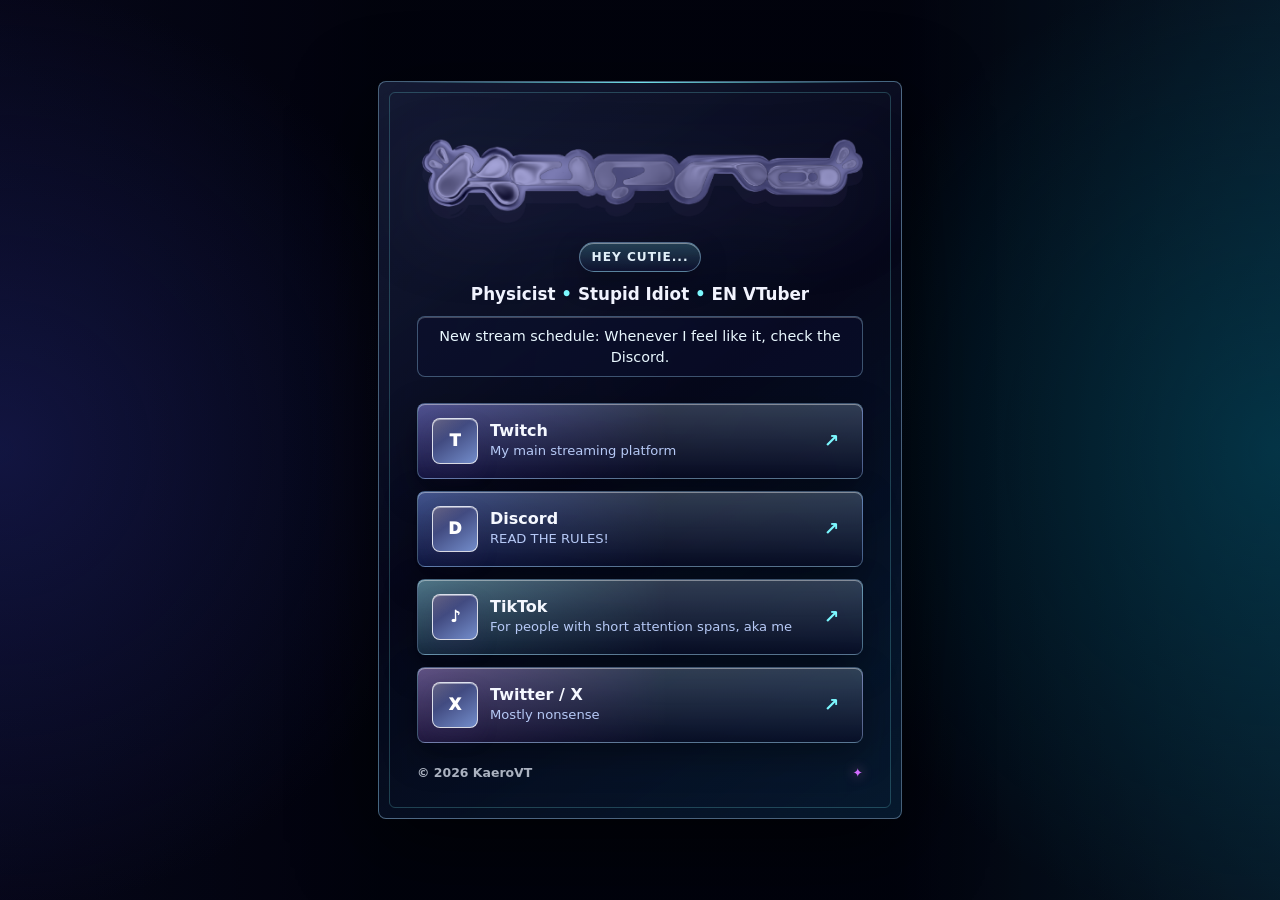
==== index.html @ f9d16167 "Update index.html" ====
<!DOCTYPE html>
<html lang="en">
<head>
  <meta charset="UTF-8">
  <meta name="viewport" content="width=device-width, initial-scale=1.0">
  <meta name="description" content="KaeroVT links, stream schedule, and socials.">
  <meta property="og:title" content="KaeroVT">
  <meta property="og:description" content="Physicist, stupid idiot, EN VTuber.">
  <meta property="og:image" content="logo.png">
  <title>KaeroVT | Links</title>
  <link rel="icon" href="logo.png">
  <link rel="stylesheet" href="site.css?v=3">
</head>
<body>
  <main class="shell">
    <section class="hero" aria-label="KaeroVT link hub">
      <div class="logo-wrap">
        <img class="logo" src="logo.png" alt="Kaero">
      </div>

      <p class="badge">Hey cutie...</p>
      <p class="tagline">Physicist <span aria-hidden="true">&bull;</span> Stupid Idiot <span aria-hidden="true">&bull;</span> EN VTuber</p>
      <p class="schedule">New stream schedule: Whenever I feel like it, check the Discord.</p>

      <nav class="links" aria-label="Social links">
        <a class="link twitch" href="https://twitch.tv/kaerovt" target="_blank" rel="noopener">
          <span class="link-icon" aria-hidden="true">T</span>
          <span class="link-copy">
            <strong>Twitch</strong>
            <small>My main streaming platform</small>
          </span>
          <span class="arrow" aria-hidden="true">&nearr;</span>
        </a>

        <a class="link discord" href="https://discord.gg/DSYdjDmwvd" target="_blank" rel="noopener">
          <span class="link-icon" aria-hidden="true">D</span>
          <span class="link-copy">
            <strong>Discord</strong>
            <small>READ THE RULES!</small>
          </span>
          <span class="arrow" aria-hidden="true">&nearr;</span>
        </a>

        <a class="link tiktok" href="https://www.tiktok.com/@kaerovt" target="_blank" rel="noopener">
          <span class="link-icon" aria-hidden="true">&#9834;</span>
          <span class="link-copy">
            <strong>TikTok</strong>
            <small>For people with short attention spans, aka me</small>
          </span>
          <span class="arrow" aria-hidden="true">&nearr;</span>
        </a>

        <a class="link twitter" href="https://www.x.com/kaerovt" target="_blank" rel="noopener">
          <span class="link-icon" aria-hidden="true">X</span>
          <span class="link-copy">
            <strong>Twitter / X</strong>
            <small>Mostly nonsense</small>
          </span>
          <span class="arrow" aria-hidden="true">&nearr;</span>
        </a>
      </nav>

      <footer>
        <span>&copy; 2026 KaeroVT</span>
        <span class="sparkle" aria-hidden="true">&#10022;</span>
      </footer>
    </section>
  </main>
</body>
</html>
---- site.css ----
:root {
  --ink: #f2f4ff;
  --deep: #02030b;
  --glass: rgba(16, 20, 48, 0.42);
  --stroke: rgba(165, 220, 255, 0.4);
  --blue: #738dcb;
  --violet: #242354;
  --pink: #d06cff;
  --cyan: #7cf8ff;
  --green: #baff98;
  --shadow: 0 24px 80px rgba(0, 0, 0, 0.62);
  --ui: Inter, ui-sans-serif, system-ui, -apple-system, BlinkMacSystemFont, "Segoe UI", sans-serif;
}

* {
  box-sizing: border-box;
}

html {
  min-height: 100%;
  background: #01020a url("./background.png") center center / cover no-repeat fixed;
}

body {
  min-height: 100vh;
  margin: 0;
  color: var(--ink);
  font-family: var(--ui);
  background:
    linear-gradient(90deg, rgba(9, 10, 32, 0.92), rgba(3, 5, 18, 0.54) 30%, rgba(3, 5, 18, 0.58) 70%, rgba(10, 35, 52, 0.9)),
    linear-gradient(180deg, rgba(1, 2, 8, 0.54), rgba(1, 2, 8, 0.88)),
    url("./background.png") center center / cover no-repeat fixed,
    var(--deep);
  overflow-x: hidden;
}

body::before {
  content: "";
  position: fixed;
  inset: 0;
  pointer-events: none;
  background:
    radial-gradient(circle at 50% 42%, rgba(80, 110, 170, 0.08), transparent 34%),
    radial-gradient(circle at 0% 50%, rgba(28, 33, 98, 0.54), transparent 34%),
    radial-gradient(circle at 100% 50%, rgba(0, 105, 130, 0.34), transparent 36%),
    rgba(1, 2, 10, 0.22);
  opacity: 1;
}

.shell {
  width: min(100%, 560px);
  min-height: 100vh;
  margin: 0 auto;
  padding: 44px 18px;
  display: grid;
  place-items: center;
}

.hero {
  width: 100%;
  position: relative;
  padding: clamp(24px, 5vw, 38px);
  border: 1px solid var(--stroke);
  border-radius: 8px;
  background:
    linear-gradient(145deg, rgba(115, 145, 210, 0.13), rgba(5, 7, 24, 0.74) 48%, rgba(5, 210, 255, 0.08)),
    var(--glass);
  box-shadow: var(--shadow);
  backdrop-filter: blur(22px) saturate(1.45);
}

.hero::before,
.hero::after {
  content: "";
  position: absolute;
  pointer-events: none;
}

.hero::before {
  inset: 10px;
  border: 1px solid rgba(124, 248, 255, 0.22);
  border-radius: 6px;
}

.hero::after {
  top: 0;
  left: 18px;
  right: 18px;
  height: 1px;
  background: linear-gradient(90deg, transparent, rgba(124, 248, 255, 0.9), transparent);
}

.logo-wrap {
  display: grid;
  place-items: center;
  min-height: 110px;
  margin-bottom: 12px;
}

.logo {
  width: min(100%, 470px);
  height: auto;
  display: block;
  filter:
    drop-shadow(0 12px 0 rgba(63, 56, 99, 0.14))
    drop-shadow(0 24px 34px rgba(48, 42, 89, 0.26));
}

.badge {
  width: fit-content;
  margin: 0 auto 12px;
  padding: 7px 12px;
  color: #e9f8ff;
  font-size: 0.76rem;
  font-weight: 800;
  text-transform: uppercase;
  letter-spacing: 0.08em;
  border: 1px solid rgba(165, 220, 255, 0.44);
  border-radius: 999px;
  background: linear-gradient(180deg, rgba(124, 248, 255, 0.22), rgba(18, 22, 58, 0.46));
  box-shadow: inset 0 1px 0 rgba(255, 255, 255, 0.42), 0 10px 28px rgba(0, 0, 0, 0.28);
}

.tagline,
.schedule {
  margin: 12px auto 0;
  text-align: center;
}

.tagline {
  max-width: 34rem;
  color: #f2f4ff;
  font-weight: 800;
  font-size: clamp(0.92rem, 2.8vw, 1.05rem);
}

.tagline span {
  color: var(--cyan);
}

.schedule {
  width: fit-content;
  max-width: 100%;
  padding: 9px 12px;
  color: #e9f8ff;
  font-size: 0.9rem;
  line-height: 1.4;
  border: 1px solid rgba(165, 220, 255, 0.34);
  border-radius: 8px;
  background: rgba(13, 17, 48, 0.46);
  box-shadow: inset 0 1px 0 rgba(255, 255, 255, 0.24);
}

.links {
  display: grid;
  gap: 12px;
  margin-top: 26px;
}

.link {
  min-height: 76px;
  display: grid;
  grid-template-columns: 46px minmax(0, 1fr) 24px;
  align-items: center;
  gap: 12px;
  padding: 14px;
  color: #f5f8ff;
  text-decoration: none;
  border: 1px solid rgba(165, 220, 255, 0.34);
  border-radius: 8px;
  background:
    linear-gradient(180deg, rgba(190, 220, 255, 0.24), rgba(9, 13, 38, 0.58)),
    linear-gradient(90deg, var(--tint), transparent 56%);
  box-shadow:
    inset 0 1px 0 rgba(255, 255, 255, 0.4),
    0 12px 34px rgba(0, 0, 0, 0.34);
  transition: transform 180ms ease, border-color 180ms ease, box-shadow 180ms ease;
}

.link:hover,
.link:focus-visible {
  transform: translateY(-3px);
  border-color: rgba(124, 248, 255, 0.82);
  box-shadow:
    inset 0 1px 0 rgba(255, 255, 255, 0.74),
    0 18px 42px rgba(0, 0, 0, 0.48);
  outline: none;
}

.link:active {
  transform: translateY(-1px);
}

.twitch {
  --tint: rgba(116, 89, 255, 0.34);
}

.discord {
  --tint: rgba(69, 103, 255, 0.34);
}

.tiktok {
  --tint: rgba(124, 248, 255, 0.32);
}

.twitter {
  --tint: rgba(208, 108, 255, 0.3);
}

.link-icon {
  width: 46px;
  height: 46px;
  display: grid;
  place-items: center;
  color: white;
  font-weight: 950;
  border: 1px solid rgba(255, 255, 255, 0.78);
  border-radius: 8px;
  background:
    linear-gradient(145deg, rgba(255, 255, 255, 0.3), transparent 38%),
    linear-gradient(145deg, var(--violet), var(--blue));
  box-shadow:
    inset 0 1px 0 rgba(255, 255, 255, 0.44),
    0 10px 20px rgba(48, 42, 89, 0.22);
}

.link-copy {
  min-width: 0;
  display: grid;
  gap: 3px;
}

.link-copy strong {
  font-size: 1rem;
  line-height: 1.1;
}

.link-copy small {
  color: #b6c9f6;
  font-size: 0.82rem;
  line-height: 1.35;
}

.arrow {
  color: var(--cyan);
  font-size: 1.15rem;
  font-weight: 900;
}

footer {
  display: flex;
  justify-content: space-between;
  align-items: center;
  gap: 16px;
  margin-top: 22px;
  color: rgba(235, 243, 255, 0.72);
  font-size: 0.78rem;
  font-weight: 800;
}

.sparkle {
  color: var(--pink);
  text-shadow: 0 0 12px rgba(255, 138, 200, 0.72);
}

@media (max-width: 440px) {
  .shell {
    padding: 22px 12px;
  }

  .hero {
    padding: 22px 14px;
  }

  .logo-wrap {
    min-height: 92px;
  }

  .link {
    grid-template-columns: 40px minmax(0, 1fr) 18px;
    gap: 10px;
    min-height: 72px;
    padding: 12px;
  }

  .link-icon {
    width: 40px;
    height: 40px;
  }
}
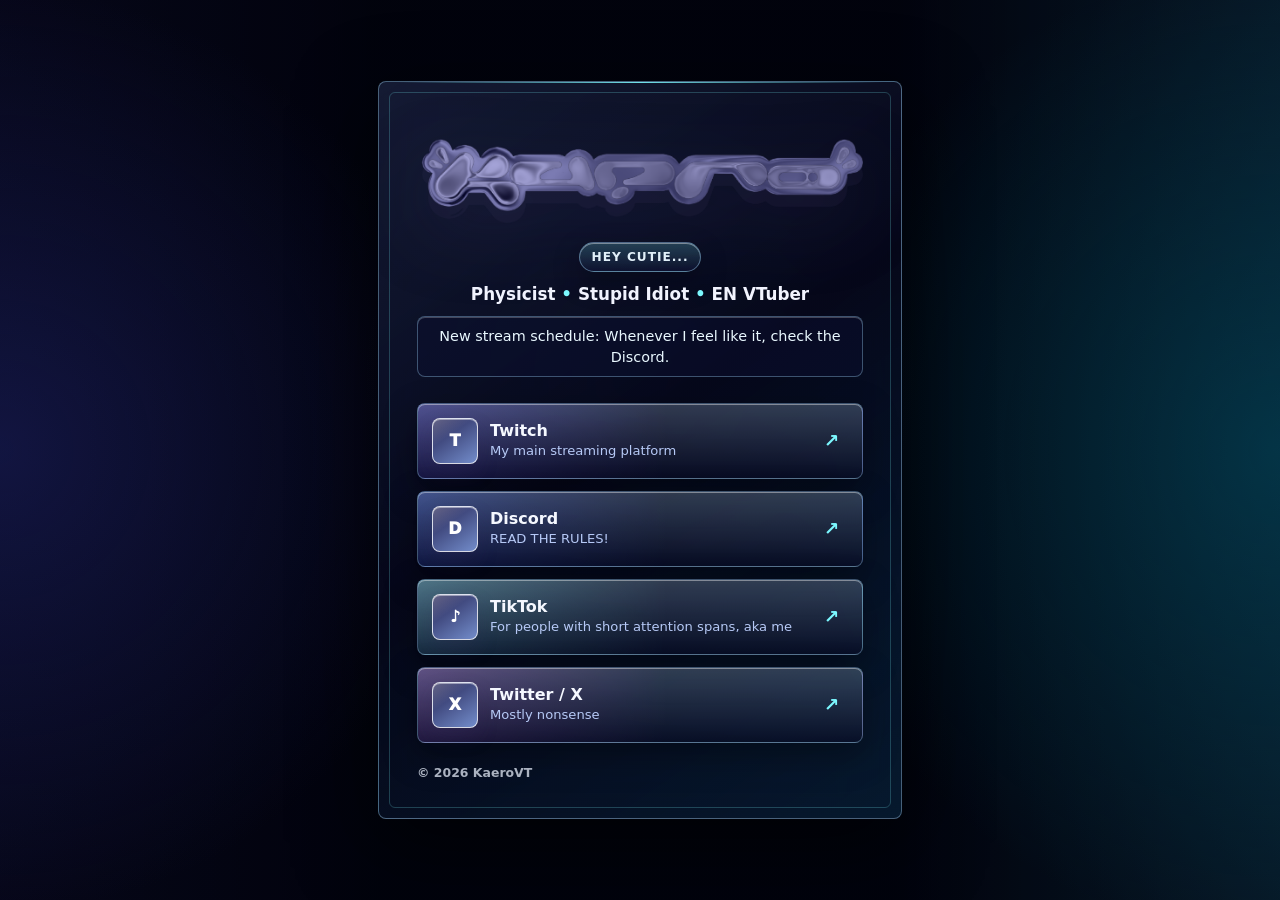
==== commit 159d8fd6: "Update index.html" ====
--- a/index.html
+++ b/index.html
@@ -62,7 +62,7 @@
 
       <footer>
         <span>&copy; 2026 KaeroVT</span>
-        <span class="sparkle" aria-hidden="true">&#10022;</span>
+        <!--<span class="sparkle" aria-hidden="true">&#10022;</span> -->
       </footer>
     </section>
   </main>
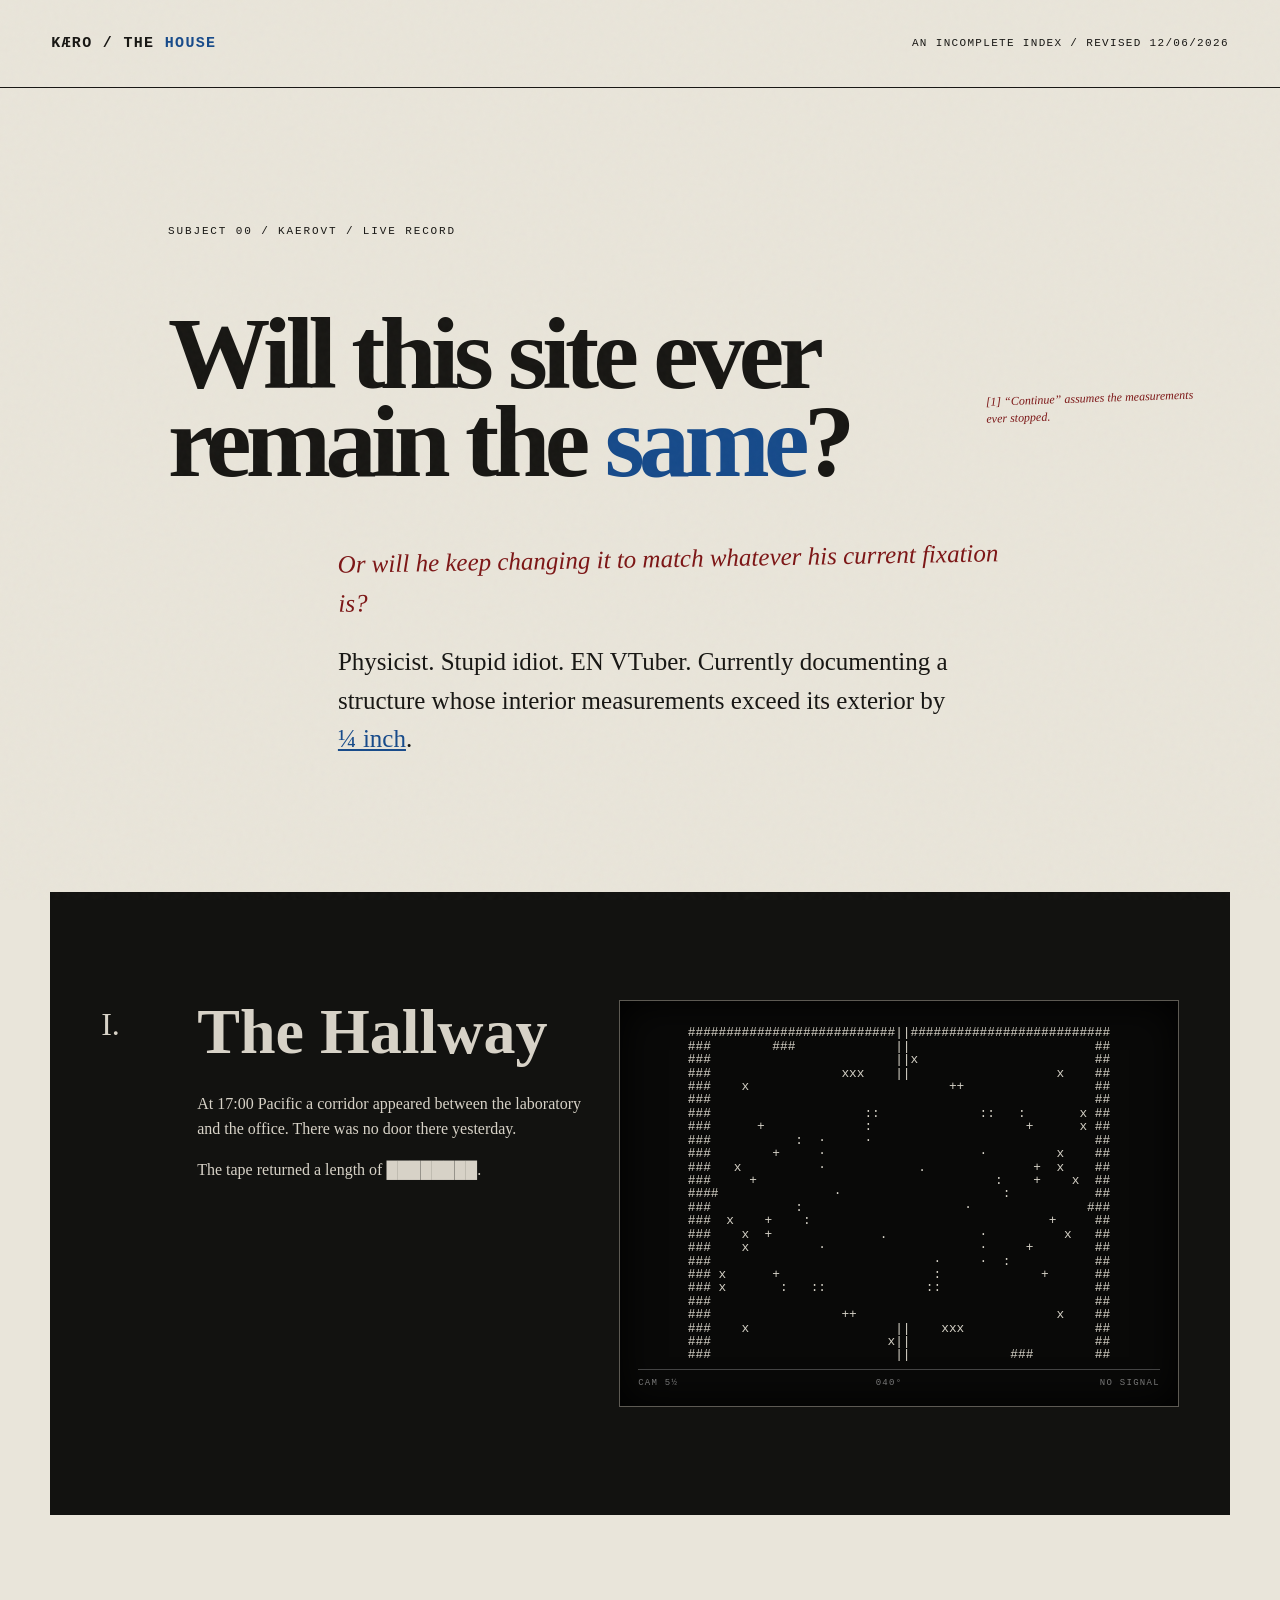
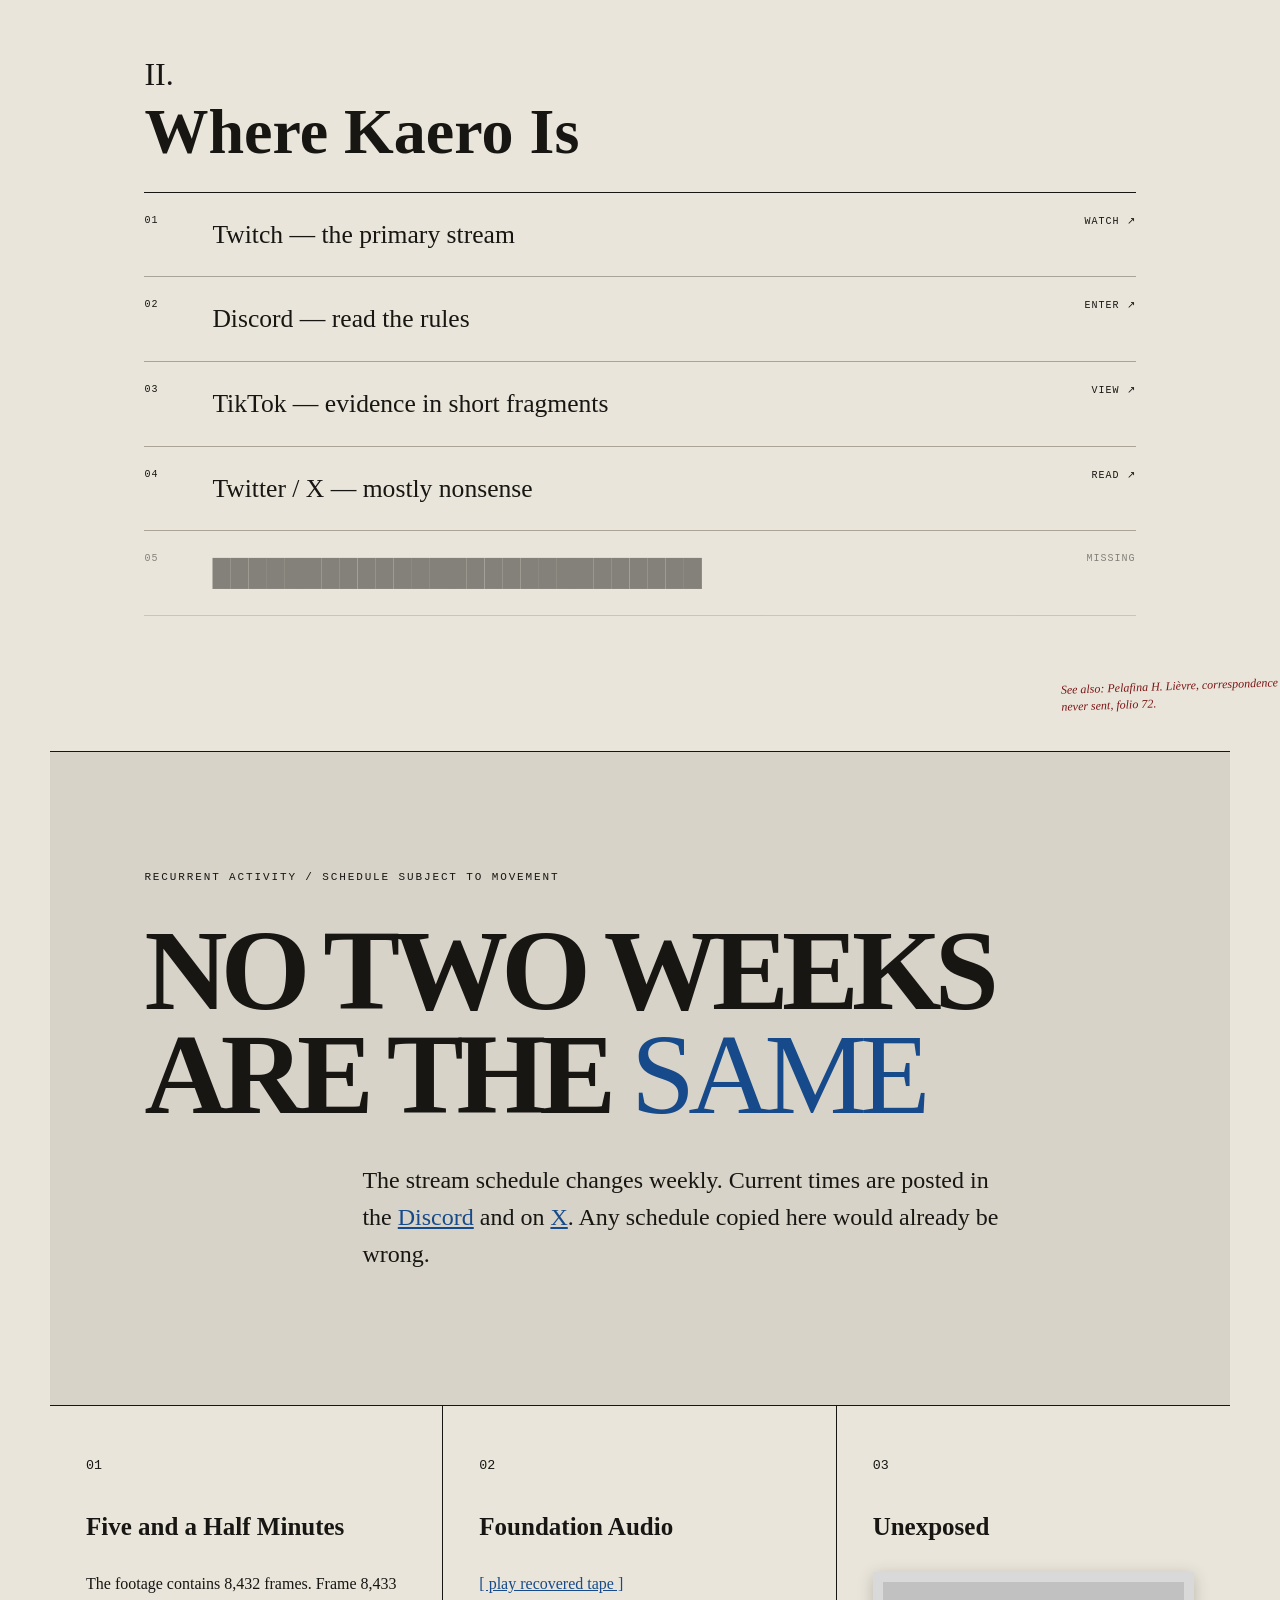
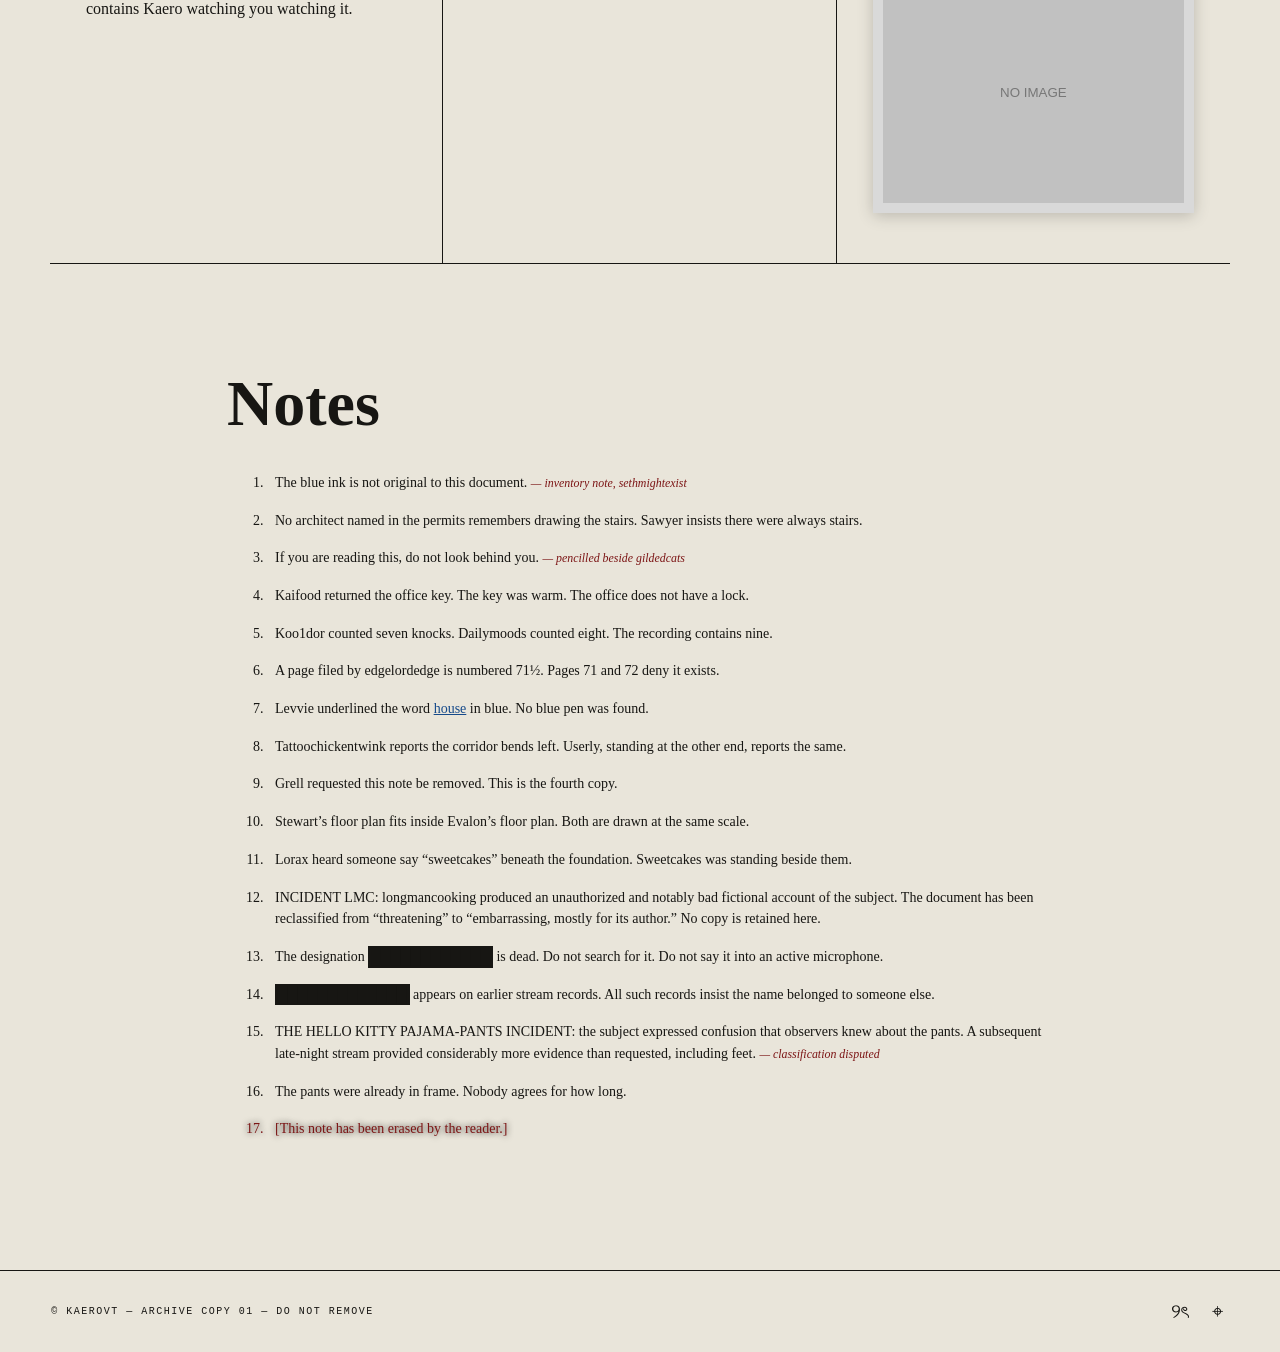
==== commit 75f89901: "Add files via upload" ====
--- a/index.html
+++ b/index.html
@@ -1,70 +1,107 @@
-<!DOCTYPE html>
+<!doctype html>
 <html lang="en">
 <head>
-  <meta charset="UTF-8">
-  <meta name="viewport" content="width=device-width, initial-scale=1.0">
-  <meta name="description" content="KaeroVT links, stream schedule, and socials.">
-  <meta property="og:title" content="KaeroVT">
-  <meta property="og:description" content="Physicist, stupid idiot, EN VTuber.">
-  <meta property="og:image" content="logo.png">
-  <title>KaeroVT | Links</title>
-  <link rel="icon" href="logo.png">
-  <link rel="stylesheet" href="site.css?v=3">
+  <meta charset="utf-8">
+  <meta name="viewport" content="width=device-width, initial-scale=1">
+  <meta name="theme-color" content="#ebe7dd">
+  <meta name="description" content="KaeroVT — physicist, stupid idiot, EN VTuber. Weekly schedule posted on Discord and X.">
+  <title>KaeroVT — the house record</title>
+  <link rel="stylesheet" href="assets/style.css">
+  <link rel="stylesheet" href="assets/kaero.css">
 </head>
 <body>
-  <main class="shell">
-    <section class="hero" aria-label="KaeroVT link hub">
-      <div class="logo-wrap">
-        <img class="logo" src="logo.png" alt="Kaero">
+  <div class="noise" aria-hidden="true"></div>
+  <header class="masthead">
+    <a class="wordmark" href="index.html" aria-label="KaeroVT, home">KÆRO / THE <span class="house">HOUSE</span></a>
+    <p>an incomplete index / revised <span id="date">—</span></p>
+  </header>
+
+  <main>
+    <section class="opening" aria-labelledby="title">
+      <p class="kicker">SUBJECT 00 / KAEROVT / LIVE RECORD</p>
+      <h1 id="title">Will this site ever<br>remain the <span class="house">same</span>?</h1>
+      <p class="lede fixation">Or will he keep changing it to match whatever his current fixation is?</p>
+      <p class="lede">Physicist. Stupid idiot. EN VTuber. Currently documenting a structure whose interior measurements exceed its exterior by <button class="measure" id="measure">¼ inch</button>.</p>
+      <p class="annotation right-note">[1] “Continue” assumes the measurements ever stopped.</p>
+    </section>
+
+    <section class="hall-section" aria-labelledby="hall-title">
+      <div class="section-number">I.</div>
+      <div class="hall-copy">
+        <h2 id="hall-title">The Hallway</h2>
+        <p>At 17:00 Pacific a corridor appeared between the laboratory and the office. There was no door there yesterday.</p>
+        <p class="redacted" tabindex="0">The tape returned a length of ████████.</p>
       </div>
+      <div class="terminal-wrap">
+        <pre id="hallway" class="hallway" aria-label="An animated ASCII hallway rotating slowly"></pre>
+        <div class="terminal-meta"><span>CAM 5½</span><span id="bearing">000°</span><span>NO SIGNAL</span></div>
+      </div>
+    </section>
 
-      <p class="badge">Hey cutie...</p>
-      <p class="tagline">Physicist <span aria-hidden="true">&bull;</span> Stupid Idiot <span aria-hidden="true">&bull;</span> EN VTuber</p>
-      <p class="schedule">New stream schedule: Whenever I feel like it, check the Discord.</p>
+    <section class="index" aria-labelledby="index-title">
+      <div class="section-number">II.</div>
+      <h2 id="index-title">Where Kaero Is</h2>
+      <nav aria-label="KaeroVT links">
+        <a href="https://twitch.tv/kaerovt" target="_blank" rel="noopener"><span>01</span> Twitch — the primary stream <i>watch ↗</i></a>
+        <a href="https://discord.gg/DSYdjDmwvd" target="_blank" rel="noopener"><span>02</span> Discord — read the rules <i>enter ↗</i></a>
+        <a href="https://www.tiktok.com/@kaerovt" target="_blank" rel="noopener"><span>03</span> TikTok — evidence in short fragments <i>view ↗</i></a>
+        <a href="https://www.x.com/kaerovt" target="_blank" rel="noopener"><span>04</span> Twitter / X — mostly nonsense <i>read ↗</i></a>
+        <a href="#record-04" class="missing"><span>05</span> ███████████████████████████ <i>missing</i></a>
+      </nav>
+      <p class="annotation margin-note">See also: Pelafina H. Lièvre, correspondence never sent, folio 72.</p>
+    </section>
 
-      <nav class="links" aria-label="Social links">
-        <a class="link twitch" href="https://twitch.tv/kaerovt" target="_blank" rel="noopener">
-          <span class="link-icon" aria-hidden="true">T</span>
-          <span class="link-copy">
-            <strong>Twitch</strong>
-            <small>My main streaming platform</small>
-          </span>
-          <span class="arrow" aria-hidden="true">&nearr;</span>
-        </a>
+    <section class="schedule" aria-labelledby="schedule-title">
+      <p class="kicker">RECURRENT ACTIVITY / SCHEDULE SUBJECT TO MOVEMENT</p>
+      <h2 id="schedule-title">NO TWO WEEKS<br>ARE THE <span>SAME</span></h2>
+      <p>The stream schedule changes weekly. Current times are posted in the <a href="https://discord.gg/DSYdjDmwvd" target="_blank" rel="noopener">Discord</a> and on <a href="https://www.x.com/kaerovt" target="_blank" rel="noopener">X</a>. Any schedule copied here would already be wrong.</p>
+    </section>
 
-        <a class="link discord" href="https://discord.gg/DSYdjDmwvd" target="_blank" rel="noopener">
-          <span class="link-icon" aria-hidden="true">D</span>
-          <span class="link-copy">
-            <strong>Discord</strong>
-            <small>READ THE RULES!</small>
-          </span>
-          <span class="arrow" aria-hidden="true">&nearr;</span>
-        </a>
+    <section class="records">
+      <article id="record-01">
+        <sup>01</sup><h3>Five and a Half Minutes</h3>
+        <p>The footage contains 8,432 frames. Frame 8,433 contains Kaero watching you watching it.</p>
+      </article>
+      <article id="record-02">
+        <sup>02</sup><h3>Foundation Audio</h3>
+        <p><button id="audio" class="text-button">[ play recovered tape ]</button> <span id="transcript" hidden>…knock… knock… <em>come further in</em>…</span></p>
+      </article>
+      <article id="record-03">
+        <sup>03</sup><h3>Unexposed</h3>
+        <button class="photo" id="photo" aria-label="Attempt to develop the photograph"><span>NO IMAGE</span></button>
+      </article>
+    </section>
 
-        <a class="link tiktok" href="https://www.tiktok.com/@kaerovt" target="_blank" rel="noopener">
-          <span class="link-icon" aria-hidden="true">&#9834;</span>
-          <span class="link-copy">
-            <strong>TikTok</strong>
-            <small>For people with short attention spans, aka me</small>
-          </span>
-          <span class="arrow" aria-hidden="true">&nearr;</span>
-        </a>
-
-        <a class="link twitter" href="https://www.x.com/kaerovt" target="_blank" rel="noopener">
-          <span class="link-icon" aria-hidden="true">X</span>
-          <span class="link-copy">
-            <strong>Twitter / X</strong>
-            <small>Mostly nonsense</small>
-          </span>
-          <span class="arrow" aria-hidden="true">&nearr;</span>
-        </a>
-      </nav>
-
-      <footer>
-        <span>&copy; 2026 KaeroVT</span>
-        <!--<span class="sparkle" aria-hidden="true">&#10022;</span> -->
-      </footer>
+    <section class="footnotes" id="notes">
+      <h2>Notes</h2>
+      <ol>
+        <li>The blue ink is not original to this document. <span class="byline">— inventory note, sethmightexist</span></li>
+        <li>No architect named in the permits remembers drawing the stairs. Sawyer insists there were always stairs.</li>
+        <li id="footnote-3">If you are reading this, do not look behind you. <span class="byline">— pencilled beside gildedcats</span></li>
+        <li>Kaifood returned the office key. The key was warm. The office does not have a lock.</li>
+        <li>Koo1dor counted seven knocks. Dailymoods counted eight. The recording contains nine.</li>
+        <li>A page filed by edgelordedge is numbered 71½. Pages 71 and 72 deny it exists.</li>
+        <li>Levvie underlined the word <button class="footnote-trigger" data-secret="It was blue before you arrived.">house</button> in blue. No blue pen was found.</li>
+        <li>Tattoochickentwink reports the corridor bends left. Userly, standing at the other end, reports the same.</li>
+        <li>Grell requested this note be removed. This is the fourth copy.</li>
+        <li>Stewart’s floor plan fits inside Evalon’s floor plan. Both are drawn at the same scale.</li>
+        <li>Lorax heard someone say “sweetcakes” beneath the foundation. Sweetcakes was standing beside them.</li>
+        <li>INCIDENT LMC: longmancooking produced an unauthorized and notably bad fictional account of the subject. The document has been reclassified from “threatening” to “embarrassing, mostly for its author.” No copy is retained here.</li>
+        <li>The designation <button class="forbidden-name" data-name="girthycatboy">████████████</button> is dead. Do not search for it. Do not say it into an active microphone.</li>
+        <li><button class="forbidden-name" data-name="serotoninLIVE">█████████████</button> appears on earlier stream records. All such records insist the name belonged to someone else.</li>
+        <li>THE HELLO KITTY PAJAMA-PANTS INCIDENT: the subject expressed confusion that observers knew about the pants. A subsequent late-night stream provided considerably more evidence than requested, including feet. <span class="byline">— classification disputed</span></li>
+        <li id="pants-note">The pants were already in frame. Nobody agrees for how long.</li>
+        <li class="erased-note" tabindex="0">[This note has been erased by the reader.]</li>
+      </ol>
     </section>
   </main>
+
+  <footer>
+    <p>© KAEROVT — ARCHIVE COPY 01 — DO NOT REMOVE</p>
+    <div class="footer-marks"><button id="pajamas" aria-label="Small cat-shaped printer error">୨ৎ</button><button id="mark" aria-label="Printer registration mark">⌖</button></div>
+  </footer>
+
+  <div class="whisper" id="whisper" aria-live="polite"></div>
+  <script src="assets/main.js"></script>
 </body>
 </html>
--- a/assets/style.css
+++ b/assets/style.css
@@ -0,0 +1 @@
+:root{--paper:#e9e5da;--ink:#171613;--blue:#164a8a;--red:#7c1515;--muted:#6c685f;--line:#aaa397}*{box-sizing:border-box}html{scroll-behavior:smooth}body{margin:0;background:var(--paper);color:var(--ink);font-family:Georgia,"Times New Roman",serif;line-height:1.55}.noise{position:fixed;inset:0;pointer-events:none;opacity:.16;z-index:10;background-image:url("data:image/svg+xml,%3Csvg viewBox='0 0 180 180' xmlns='http://www.w3.org/2000/svg'%3E%3Cfilter id='n'%3E%3CfeTurbulence type='fractalNoise' baseFrequency='.9' numOctaves='3' stitchTiles='stitch'/%3E%3C/filter%3E%3Crect width='100%25' height='100%25' filter='url(%23n)' opacity='.18'/%3E%3C/svg%3E")}.masthead{display:flex;justify-content:space-between;align-items:center;padding:24px 4vw;border-bottom:1px solid var(--ink);font-family:"Courier New",monospace;font-size:11px;letter-spacing:.12em;text-transform:uppercase}.wordmark{font-weight:700;font-size:15px;color:inherit;text-decoration:none}.house{color:var(--blue)}main{max-width:1180px;margin:auto}.opening{position:relative;min-height:82vh;padding:14vh 10% 12vh}.kicker{font:11px/1.2 "Courier New",monospace;letter-spacing:.17em}.opening h1{font-size:clamp(44px,8vw,108px);line-height:.86;letter-spacing:-.055em;margin:8vh 0 6vh;max-width:950px}.opening h1 em{font-weight:400}.lede{font-size:clamp(18px,2vw,25px);max-width:670px;margin-left:18%}.measure,.text-button{border:0;padding:0;background:none;color:var(--blue);font:inherit;text-decoration:underline;cursor:pointer}.annotation{font:italic 12px/1.4 Georgia,serif;color:var(--red);max-width:220px;transform:rotate(-2deg)}.right-note{position:absolute;right:2%;top:36%}.hall-section{display:grid;grid-template-columns:60px minmax(220px,1fr) minmax(420px,1.45fr);gap:36px;padding:12vh 4vw;background:#121210;color:#d7d2c7}.section-number{font-size:32px}.hall-copy h2,.index h2,.footnotes h2{font-size:clamp(35px,5vw,70px);line-height:1;margin:0 0 28px}.redacted{cursor:help}.redacted:focus,.redacted:hover{color:#777}.terminal-wrap{border:1px solid #5d5a53;padding:18px;background:#090908;box-shadow:0 0 40px #000 inset}.hallway{height:350px;margin:0;display:grid;place-items:center;overflow:hidden;color:#d5d1c6;font:clamp(8px,1vw,13px)/1.05 "Courier New",monospace;white-space:pre;text-align:center}.terminal-meta{display:flex;justify-content:space-between;border-top:1px solid #444;padding-top:8px;color:#777;font:9px "Courier New",monospace;letter-spacing:.14em}.index{position:relative;padding:15vh 8%}.index nav{display:flex;flex-direction:column;border-top:1px solid var(--ink)}.index nav a{display:grid;grid-template-columns:50px 1fr auto;gap:18px;padding:22px 0;border-bottom:1px solid var(--line);color:inherit;text-decoration:none;font-size:clamp(18px,2vw,27px)}.index nav a:hover{padding-left:12px;color:var(--blue)}.index nav span,.index nav i{font:10px "Courier New",monospace;text-transform:uppercase;letter-spacing:.1em}.missing{opacity:.48}.margin-note{position:absolute;right:-4vw;bottom:3vh}.records{display:grid;grid-template-columns:repeat(3,1fr);border-top:1px solid;border-bottom:1px solid}.records article{min-height:300px;padding:50px 36px;border-right:1px solid}.records article:last-child{border-right:0}.records h3{font-size:25px}.records sup{font-family:"Courier New",monospace}.photo{width:100%;aspect-ratio:4/3;border:10px solid #ded9cd;background:#c7c1b4;display:grid;place-items:center;color:#777;box-shadow:0 3px 15px #0003;cursor:pointer;filter:grayscale(1)}.photo.revealed{background:radial-gradient(circle at 50% 45%,#111 0 8%,#777 9% 10%,#191919 11% 42%,#aaa 43%);color:transparent}.footnotes{padding:12vh 15%;font-size:14px}.footnotes li{padding:8px}.footnotes li:last-child{color:var(--red)}footer{padding:25px 4vw;border-top:1px solid;display:flex;justify-content:space-between;font:10px "Courier New",monospace;letter-spacing:.15em}footer button{border:0;background:none;cursor:pointer;font-size:20px}.whisper{position:fixed;inset:auto 20px 20px auto;max-width:280px;padding:8px;background:#111;color:#ddd;font:11px "Courier New",monospace;opacity:0;transition:opacity .3s}.whisper.show{opacity:1}.login-page,.refusal-page{background:#11110f;color:#ddd}.login-shell{min-height:100vh;padding:12vh 10vw;max-width:1000px}.login-shell h1{font-size:clamp(70px,14vw,180px);line-height:.75;letter-spacing:-.08em;margin:14vh 0 10vh}.login-shell form{max-width:440px;display:grid;gap:12px;font:11px "Courier New",monospace;letter-spacing:.15em}.login-shell input{border:0;border-bottom:1px solid #aaa;background:transparent;color:#fff;padding:12px 0;font:24px Georgia,serif;outline:none}.login-shell button{width:max-content;margin-top:14px;border:1px solid #aaa;background:transparent;color:#ddd;padding:10px 26px;font:11px "Courier New",monospace;cursor:pointer}.login-shell #error{color:#a33;min-height:18px}.return{display:inline-block;margin-top:12vh;color:#777;font:11px "Courier New",monospace}.refusal{position:relative;min-height:100vh;max-width:none;overflow:hidden;padding:5vh 5vw}.folio{text-align:center;font-size:11px}.refusal h1{height:72vh;margin:0;position:relative;font-size:clamp(45px,11vw,150px);font-weight:400}.refusal h1 span{position:absolute}.refusal h1 span:nth-child(1){top:8%;left:8%}.refusal h1 span:nth-child(2){top:32%;right:9%;transform:rotate(90deg);color:var(--blue)}.refusal h1 span:nth-child(3){bottom:12%;left:35%;transform:scaleX(2)}.refusal h1 span:nth-child(4){top:48%;left:44%;font-style:italic}.refusal-note{position:absolute;top:50%;left:5%;font-size:12px;color:#777;transform:rotate(-90deg)}.refusal>a{position:absolute;bottom:5vh;right:5vw;color:#777;font:11px "Courier New",monospace}.impossible-door{position:absolute;width:150px;height:230px;border:1px solid #333;left:50%;top:50%;transform:translate(-50%,-50%);animation:tilt 9s infinite alternate ease-in-out}.impossible-door i{position:absolute;border:1px solid #282828;inset:12px}.impossible-door i:nth-child(2){inset:30px}.impossible-door i:nth-child(3){inset:48px}.impossible-door i:nth-child(4){inset:65px}@keyframes tilt{to{transform:translate(-50%,-50%) rotate(7deg) skewY(-6deg)}}.lost{min-height:100vh;display:grid;place-items:center;background:#111;color:#ddd;text-align:center}.lost main{padding:30px}.lost h1{font-size:clamp(35px,6vw,80px)}.lost a{color:#777}@media(max-width:800px){.right-note,.margin-note{position:static;margin:35px 0}.opening{padding:12vh 7%}.lede{margin-left:0}.hall-section{grid-template-columns:30px 1fr;padding:10vh 6vw}.terminal-wrap{grid-column:1/-1}.hallway{height:280px}.records{grid-template-columns:1fr}.records article{border-right:0;border-bottom:1px solid}.index nav a{grid-template-columns:35px 1fr}.index nav i{display:none}}@media(prefers-reduced-motion:reduce){*{scroll-behavior:auto!important;animation:none!important}}
--- a/assets/kaero.css
+++ b/assets/kaero.css
@@ -0,0 +1,105 @@
+.schedule {
+  padding: 12vh 8%;
+  border-top: 1px solid var(--ink);
+  background: #d8d3c8;
+}
+
+.schedule h2 {
+  margin: 35px 0;
+  font-size: clamp(44px, 9vw, 120px);
+  line-height: .9;
+  letter-spacing: -.06em;
+}
+
+.schedule h2 span {
+  color: var(--blue);
+  font-weight: 400;
+}
+
+.schedule > p:last-child {
+  max-width: 650px;
+  margin-left: 22%;
+  font-size: clamp(17px, 2vw, 24px);
+}
+
+.schedule a { color: var(--blue); }
+
+.fixation {
+  color: var(--red);
+  font-style: italic;
+  transform: rotate(-1deg);
+}
+
+.whisper {
+  inset: 50% auto auto 50%;
+  z-index: 50;
+  width: min(86vw, 760px);
+  max-width: none;
+  padding: clamp(28px, 6vw, 70px);
+  transform: translate(-50%, -50%) rotate(-1deg);
+  border: 2px solid #aaa397;
+  box-shadow: 0 30px 100px #000a;
+  font-size: clamp(20px, 4vw, 42px);
+  line-height: 1.25;
+  text-align: center;
+}
+
+.byline {
+  color: var(--red);
+  font-size: .85em;
+  font-style: italic;
+}
+
+.footnote-trigger {
+  border: 0;
+  padding: 0;
+  background: none;
+  color: var(--blue);
+  font: inherit;
+  text-decoration: underline;
+  cursor: pointer;
+}
+
+.erased-note {
+  color: transparent;
+  text-shadow: 0 0 6px #171613;
+  cursor: help;
+}
+
+.erased-note:hover,
+.erased-note:focus { color: var(--red); text-shadow: none; }
+
+.forbidden-name {
+  border: 0;
+  padding: 0 .2em;
+  background: var(--ink);
+  color: var(--ink);
+  font: inherit;
+  cursor: not-allowed;
+  transition: color .15s;
+}
+
+.forbidden-name.revealed { color: var(--paper); }
+
+.footer-marks { display: flex; gap: 12px; }
+.footer-marks button { color: inherit; }
+
+body.pajama-evidence::after {
+  content: "HELLO KITTY PAJAMA-PANTS EVIDENCE RECOVERED / FEET REDACTED";
+  position: fixed;
+  z-index: 20;
+  inset: 50% auto auto 50%;
+  width: min(80vw, 560px);
+  padding: 35px;
+  transform: translate(-50%, -50%) rotate(-2deg);
+  border: 2px solid var(--red);
+  background: var(--paper);
+  color: var(--red);
+  box-shadow: 0 20px 80px #0008;
+  font: 700 18px/1.5 "Courier New", monospace;
+  text-align: center;
+}
+
+@media (max-width: 800px) {
+  .schedule > p:last-child { margin-left: 0; }
+}
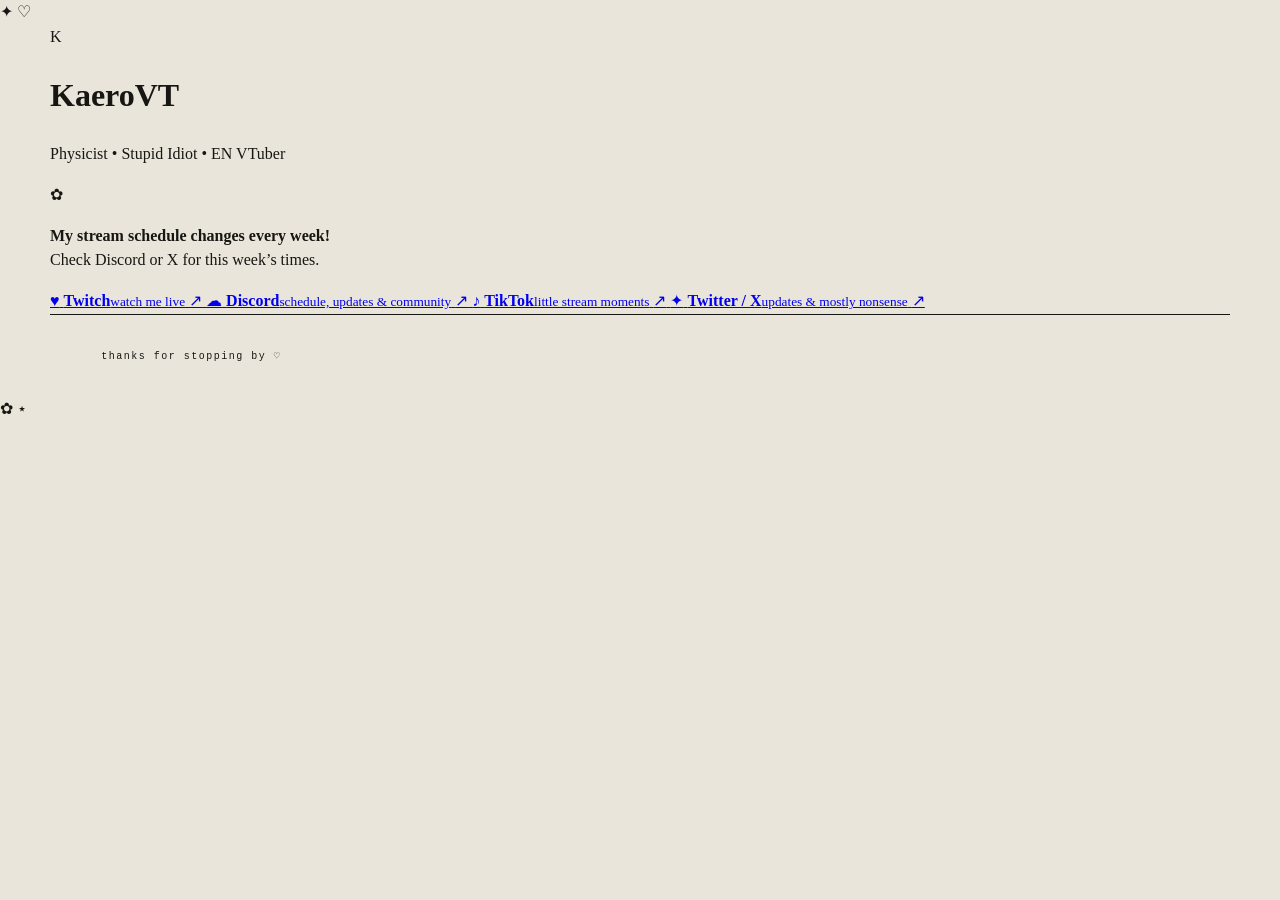
==== commit fb5480a9: "Add files via upload" ====
--- a/index.html
+++ b/index.html
@@ -3,105 +3,61 @@
 <head>
   <meta charset="utf-8">
   <meta name="viewport" content="width=device-width, initial-scale=1">
-  <meta name="theme-color" content="#ebe7dd">
-  <meta name="description" content="KaeroVT — physicist, stupid idiot, EN VTuber. Weekly schedule posted on Discord and X.">
-  <title>KaeroVT — the house record</title>
+  <meta name="theme-color" content="#93cabc">
+  <meta name="description" content="KaeroVT — physicist, stupid idiot, and EN VTuber. Find streams, socials, and the latest weekly schedule.">
+  <title>KaeroVT — Links</title>
   <link rel="stylesheet" href="assets/style.css">
-  <link rel="stylesheet" href="assets/kaero.css">
 </head>
 <body>
-  <div class="noise" aria-hidden="true"></div>
-  <header class="masthead">
-    <a class="wordmark" href="index.html" aria-label="KaeroVT, home">KÆRO / THE <span class="house">HOUSE</span></a>
-    <p>an incomplete index / revised <span id="date">—</span></p>
-  </header>
+  <div class="page-shell">
+    <span class="doodle doodle-star" aria-hidden="true">✦</span>
+    <span class="doodle doodle-heart" aria-hidden="true">♡</span>
 
-  <main>
-    <section class="opening" aria-labelledby="title">
-      <p class="kicker">SUBJECT 00 / KAEROVT / LIVE RECORD</p>
-      <h1 id="title">Will this site ever<br>remain the <span class="house">same</span>?</h1>
-      <p class="lede fixation">Or will he keep changing it to match whatever his current fixation is?</p>
-      <p class="lede">Physicist. Stupid idiot. EN VTuber. Currently documenting a structure whose interior measurements exceed its exterior by <button class="measure" id="measure">¼ inch</button>.</p>
-      <p class="annotation right-note">[1] “Continue” assumes the measurements ever stopped.</p>
-    </section>
+    <main class="link-card">
+      <div class="avatar" aria-hidden="true"><span>K</span></div>
 
-    <section class="hall-section" aria-labelledby="hall-title">
-      <div class="section-number">I.</div>
-      <div class="hall-copy">
-        <h2 id="hall-title">The Hallway</h2>
-        <p>At 17:00 Pacific a corridor appeared between the laboratory and the office. There was no door there yesterday.</p>
-        <p class="redacted" tabindex="0">The tape returned a length of ████████.</p>
-      </div>
-      <div class="terminal-wrap">
-        <pre id="hallway" class="hallway" aria-label="An animated ASCII hallway rotating slowly"></pre>
-        <div class="terminal-meta"><span>CAM 5½</span><span id="bearing">000°</span><span>NO SIGNAL</span></div>
-      </div>
-    </section>
+      <header>
+        <div class="name-frame">
+          <h1>KaeroVT</h1>
+        </div>
+        <p class="bio">Physicist <span>•</span> Stupid Idiot <span>•</span> EN VTuber</p>
+      </header>
 
-    <section class="index" aria-labelledby="index-title">
-      <div class="section-number">II.</div>
-      <h2 id="index-title">Where Kaero Is</h2>
-      <nav aria-label="KaeroVT links">
-        <a href="https://twitch.tv/kaerovt" target="_blank" rel="noopener"><span>01</span> Twitch — the primary stream <i>watch ↗</i></a>
-        <a href="https://discord.gg/DSYdjDmwvd" target="_blank" rel="noopener"><span>02</span> Discord — read the rules <i>enter ↗</i></a>
-        <a href="https://www.tiktok.com/@kaerovt" target="_blank" rel="noopener"><span>03</span> TikTok — evidence in short fragments <i>view ↗</i></a>
-        <a href="https://www.x.com/kaerovt" target="_blank" rel="noopener"><span>04</span> Twitter / X — mostly nonsense <i>read ↗</i></a>
-        <a href="#record-04" class="missing"><span>05</span> ███████████████████████████ <i>missing</i></a>
+      <section class="schedule" aria-label="Stream schedule">
+        <span class="schedule-icon" aria-hidden="true">✿</span>
+        <p><strong>My stream schedule changes every week!</strong><br>Check Discord or X for this week’s times.</p>
+      </section>
+
+      <nav class="links" aria-label="KaeroVT social links">
+        <a class="link twitch" href="https://twitch.tv/kaerovt" target="_blank" rel="noopener noreferrer">
+          <span class="link-icon" aria-hidden="true">♥</span>
+          <span><strong>Twitch</strong><small>watch me live</small></span>
+          <span class="arrow" aria-hidden="true">↗</span>
+        </a>
+        <a class="link discord" href="https://discord.gg/DSYdjDmwvd" target="_blank" rel="noopener noreferrer">
+          <span class="link-icon" aria-hidden="true">☁</span>
+          <span><strong>Discord</strong><small>schedule, updates & community</small></span>
+          <span class="arrow" aria-hidden="true">↗</span>
+        </a>
+        <a class="link tiktok" href="https://www.tiktok.com/@kaerovt" target="_blank" rel="noopener noreferrer">
+          <span class="link-icon" aria-hidden="true">♪</span>
+          <span><strong>TikTok</strong><small>little stream moments</small></span>
+          <span class="arrow" aria-hidden="true">↗</span>
+        </a>
+        <a class="link twitter" href="https://www.x.com/kaerovt" target="_blank" rel="noopener noreferrer">
+          <span class="link-icon" aria-hidden="true">✦</span>
+          <span><strong>Twitter / X</strong><small>updates & mostly nonsense</small></span>
+          <span class="arrow" aria-hidden="true">↗</span>
+        </a>
       </nav>
-      <p class="annotation margin-note">See also: Pelafina H. Lièvre, correspondence never sent, folio 72.</p>
-    </section>
 
-    <section class="schedule" aria-labelledby="schedule-title">
-      <p class="kicker">RECURRENT ACTIVITY / SCHEDULE SUBJECT TO MOVEMENT</p>
-      <h2 id="schedule-title">NO TWO WEEKS<br>ARE THE <span>SAME</span></h2>
-      <p>The stream schedule changes weekly. Current times are posted in the <a href="https://discord.gg/DSYdjDmwvd" target="_blank" rel="noopener">Discord</a> and on <a href="https://www.x.com/kaerovt" target="_blank" rel="noopener">X</a>. Any schedule copied here would already be wrong.</p>
-    </section>
+      <footer>
+        <p>thanks for stopping by <span aria-hidden="true">♡</span></p>
+      </footer>
+    </main>
 
-    <section class="records">
-      <article id="record-01">
-        <sup>01</sup><h3>Five and a Half Minutes</h3>
-        <p>The footage contains 8,432 frames. Frame 8,433 contains Kaero watching you watching it.</p>
-      </article>
-      <article id="record-02">
-        <sup>02</sup><h3>Foundation Audio</h3>
-        <p><button id="audio" class="text-button">[ play recovered tape ]</button> <span id="transcript" hidden>…knock… knock… <em>come further in</em>…</span></p>
-      </article>
-      <article id="record-03">
-        <sup>03</sup><h3>Unexposed</h3>
-        <button class="photo" id="photo" aria-label="Attempt to develop the photograph"><span>NO IMAGE</span></button>
-      </article>
-    </section>
-
-    <section class="footnotes" id="notes">
-      <h2>Notes</h2>
-      <ol>
-        <li>The blue ink is not original to this document. <span class="byline">— inventory note, sethmightexist</span></li>
-        <li>No architect named in the permits remembers drawing the stairs. Sawyer insists there were always stairs.</li>
-        <li id="footnote-3">If you are reading this, do not look behind you. <span class="byline">— pencilled beside gildedcats</span></li>
-        <li>Kaifood returned the office key. The key was warm. The office does not have a lock.</li>
-        <li>Koo1dor counted seven knocks. Dailymoods counted eight. The recording contains nine.</li>
-        <li>A page filed by edgelordedge is numbered 71½. Pages 71 and 72 deny it exists.</li>
-        <li>Levvie underlined the word <button class="footnote-trigger" data-secret="It was blue before you arrived.">house</button> in blue. No blue pen was found.</li>
-        <li>Tattoochickentwink reports the corridor bends left. Userly, standing at the other end, reports the same.</li>
-        <li>Grell requested this note be removed. This is the fourth copy.</li>
-        <li>Stewart’s floor plan fits inside Evalon’s floor plan. Both are drawn at the same scale.</li>
-        <li>Lorax heard someone say “sweetcakes” beneath the foundation. Sweetcakes was standing beside them.</li>
-        <li>INCIDENT LMC: longmancooking produced an unauthorized and notably bad fictional account of the subject. The document has been reclassified from “threatening” to “embarrassing, mostly for its author.” No copy is retained here.</li>
-        <li>The designation <button class="forbidden-name" data-name="girthycatboy">████████████</button> is dead. Do not search for it. Do not say it into an active microphone.</li>
-        <li><button class="forbidden-name" data-name="serotoninLIVE">█████████████</button> appears on earlier stream records. All such records insist the name belonged to someone else.</li>
-        <li>THE HELLO KITTY PAJAMA-PANTS INCIDENT: the subject expressed confusion that observers knew about the pants. A subsequent late-night stream provided considerably more evidence than requested, including feet. <span class="byline">— classification disputed</span></li>
-        <li id="pants-note">The pants were already in frame. Nobody agrees for how long.</li>
-        <li class="erased-note" tabindex="0">[This note has been erased by the reader.]</li>
-      </ol>
-    </section>
-  </main>
-
-  <footer>
-    <p>© KAEROVT — ARCHIVE COPY 01 — DO NOT REMOVE</p>
-    <div class="footer-marks"><button id="pajamas" aria-label="Small cat-shaped printer error">୨ৎ</button><button id="mark" aria-label="Printer registration mark">⌖</button></div>
-  </footer>
-
-  <div class="whisper" id="whisper" aria-live="polite"></div>
-  <script src="assets/main.js"></script>
+    <span class="doodle doodle-flower" aria-hidden="true">✿</span>
+    <span class="doodle doodle-sparkle" aria-hidden="true">⋆</span>
+  </div>
 </body>
 </html>
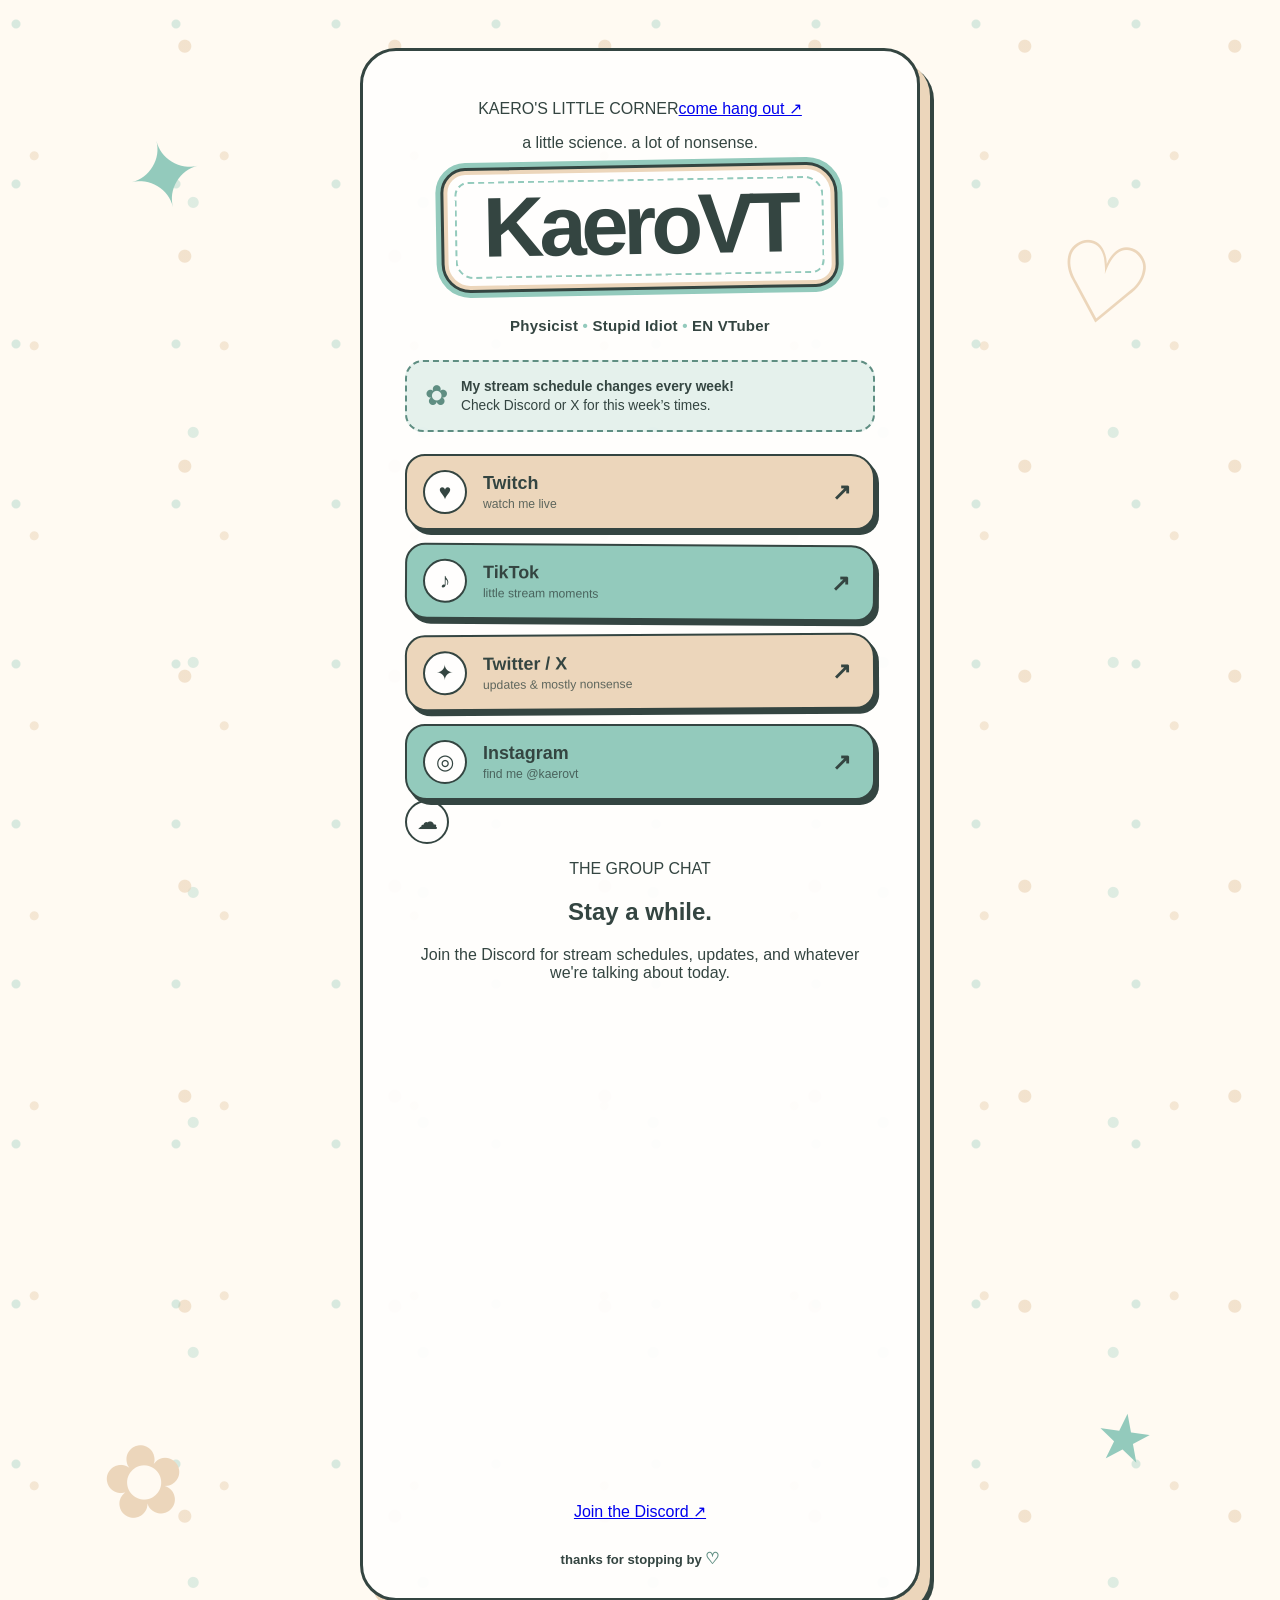
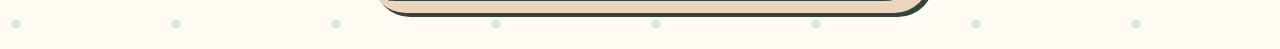
==== commit ddf6326d: "Add files via upload" ====
--- a/index.html
+++ b/index.html
@@ -8,15 +8,16 @@
   <title>KaeroVT — Links</title>
   <link rel="stylesheet" href="assets/style.css">
 </head>
-<body>
+<body class="animated-page">
   <div class="page-shell">
     <span class="doodle doodle-star" aria-hidden="true">✦</span>
     <span class="doodle doodle-heart" aria-hidden="true">♡</span>
 
     <main class="link-card">
-      <div class="avatar" aria-hidden="true"><span>K</span></div>
+      <div class="topline"><span>KAERO'S LITTLE CORNER</span><a href="#discord-title">come hang out ↗</a></div>
 
       <header>
+        <p class="eyebrow">a little science. a lot of nonsense.</p>
         <div class="name-frame">
           <h1>KaeroVT</h1>
         </div>
@@ -34,11 +35,6 @@
           <span><strong>Twitch</strong><small>watch me live</small></span>
           <span class="arrow" aria-hidden="true">↗</span>
         </a>
-        <a class="link discord" href="https://discord.gg/DSYdjDmwvd" target="_blank" rel="noopener noreferrer">
-          <span class="link-icon" aria-hidden="true">☁</span>
-          <span><strong>Discord</strong><small>schedule, updates & community</small></span>
-          <span class="arrow" aria-hidden="true">↗</span>
-        </a>
         <a class="link tiktok" href="https://www.tiktok.com/@kaerovt" target="_blank" rel="noopener noreferrer">
           <span class="link-icon" aria-hidden="true">♪</span>
           <span><strong>TikTok</strong><small>little stream moments</small></span>
@@ -49,7 +45,36 @@
           <span><strong>Twitter / X</strong><small>updates & mostly nonsense</small></span>
           <span class="arrow" aria-hidden="true">↗</span>
         </a>
+        <a class="link instagram" href="https://www.instagram.com/kaerovt/" target="_blank" rel="noopener noreferrer">
+          <span class="link-icon" aria-hidden="true">◎</span>
+          <span><strong>Instagram</strong><small>find me @kaerovt</small></span>
+          <span class="arrow" aria-hidden="true">↗</span>
+        </a>
       </nav>
+
+      <section class="discord-panel" aria-labelledby="discord-title">
+        <div class="discord-heading">
+          <span class="link-icon" aria-hidden="true">☁</span>
+          <div>
+            <p class="eyebrow">THE GROUP CHAT</p>
+            <h2 id="discord-title">Stay a while.</h2>
+            <p>Join the Discord for stream schedules, updates, and whatever we're talking about today.</p>
+          </div>
+        </div>
+        <div class="widget-frame">
+          <iframe
+            src="https://discord.com/widget?id=1406693792362528909&amp;theme=dark"
+            width="350"
+            height="500"
+            title="KaeroVT Discord server widget"
+            loading="lazy"
+            allowtransparency="true"
+            frameborder="0"
+            sandbox="allow-popups allow-popups-to-escape-sandbox allow-same-origin allow-scripts"
+          ></iframe>
+        </div>
+        <a class="discord-join" href="https://discord.gg/DSYdjDmwvd" target="_blank" rel="noopener noreferrer">Join the Discord <span aria-hidden="true">↗</span></a>
+      </section>
 
       <footer>
         <p>thanks for stopping by <span aria-hidden="true">♡</span></p>
--- a/assets/style.css
+++ b/assets/style.css
@@ -1 +1,235 @@
-:root{--paper:#e9e5da;--ink:#171613;--blue:#164a8a;--red:#7c1515;--muted:#6c685f;--line:#aaa397}*{box-sizing:border-box}html{scroll-behavior:smooth}body{margin:0;background:var(--paper);color:var(--ink);font-family:Georgia,"Times New Roman",serif;line-height:1.55}.noise{position:fixed;inset:0;pointer-events:none;opacity:.16;z-index:10;background-image:url("data:image/svg+xml,%3Csvg viewBox='0 0 180 180' xmlns='http://www.w3.org/2000/svg'%3E%3Cfilter id='n'%3E%3CfeTurbulence type='fractalNoise' baseFrequency='.9' numOctaves='3' stitchTiles='stitch'/%3E%3C/filter%3E%3Crect width='100%25' height='100%25' filter='url(%23n)' opacity='.18'/%3E%3C/svg%3E")}.masthead{display:flex;justify-content:space-between;align-items:center;padding:24px 4vw;border-bottom:1px solid var(--ink);font-family:"Courier New",monospace;font-size:11px;letter-spacing:.12em;text-transform:uppercase}.wordmark{font-weight:700;font-size:15px;color:inherit;text-decoration:none}.house{color:var(--blue)}main{max-width:1180px;margin:auto}.opening{position:relative;min-height:82vh;padding:14vh 10% 12vh}.kicker{font:11px/1.2 "Courier New",monospace;letter-spacing:.17em}.opening h1{font-size:clamp(44px,8vw,108px);line-height:.86;letter-spacing:-.055em;margin:8vh 0 6vh;max-width:950px}.opening h1 em{font-weight:400}.lede{font-size:clamp(18px,2vw,25px);max-width:670px;margin-left:18%}.measure,.text-button{border:0;padding:0;background:none;color:var(--blue);font:inherit;text-decoration:underline;cursor:pointer}.annotation{font:italic 12px/1.4 Georgia,serif;color:var(--red);max-width:220px;transform:rotate(-2deg)}.right-note{position:absolute;right:2%;top:36%}.hall-section{display:grid;grid-template-columns:60px minmax(220px,1fr) minmax(420px,1.45fr);gap:36px;padding:12vh 4vw;background:#121210;color:#d7d2c7}.section-number{font-size:32px}.hall-copy h2,.index h2,.footnotes h2{font-size:clamp(35px,5vw,70px);line-height:1;margin:0 0 28px}.redacted{cursor:help}.redacted:focus,.redacted:hover{color:#777}.terminal-wrap{border:1px solid #5d5a53;padding:18px;background:#090908;box-shadow:0 0 40px #000 inset}.hallway{height:350px;margin:0;display:grid;place-items:center;overflow:hidden;color:#d5d1c6;font:clamp(8px,1vw,13px)/1.05 "Courier New",monospace;white-space:pre;text-align:center}.terminal-meta{display:flex;justify-content:space-between;border-top:1px solid #444;padding-top:8px;color:#777;font:9px "Courier New",monospace;letter-spacing:.14em}.index{position:relative;padding:15vh 8%}.index nav{display:flex;flex-direction:column;border-top:1px solid var(--ink)}.index nav a{display:grid;grid-template-columns:50px 1fr auto;gap:18px;padding:22px 0;border-bottom:1px solid var(--line);color:inherit;text-decoration:none;font-size:clamp(18px,2vw,27px)}.index nav a:hover{padding-left:12px;color:var(--blue)}.index nav span,.index nav i{font:10px "Courier New",monospace;text-transform:uppercase;letter-spacing:.1em}.missing{opacity:.48}.margin-note{position:absolute;right:-4vw;bottom:3vh}.records{display:grid;grid-template-columns:repeat(3,1fr);border-top:1px solid;border-bottom:1px solid}.records article{min-height:300px;padding:50px 36px;border-right:1px solid}.records article:last-child{border-right:0}.records h3{font-size:25px}.records sup{font-family:"Courier New",monospace}.photo{width:100%;aspect-ratio:4/3;border:10px solid #ded9cd;background:#c7c1b4;display:grid;place-items:center;color:#777;box-shadow:0 3px 15px #0003;cursor:pointer;filter:grayscale(1)}.photo.revealed{background:radial-gradient(circle at 50% 45%,#111 0 8%,#777 9% 10%,#191919 11% 42%,#aaa 43%);color:transparent}.footnotes{padding:12vh 15%;font-size:14px}.footnotes li{padding:8px}.footnotes li:last-child{color:var(--red)}footer{padding:25px 4vw;border-top:1px solid;display:flex;justify-content:space-between;font:10px "Courier New",monospace;letter-spacing:.15em}footer button{border:0;background:none;cursor:pointer;font-size:20px}.whisper{position:fixed;inset:auto 20px 20px auto;max-width:280px;padding:8px;background:#111;color:#ddd;font:11px "Courier New",monospace;opacity:0;transition:opacity .3s}.whisper.show{opacity:1}.login-page,.refusal-page{background:#11110f;color:#ddd}.login-shell{min-height:100vh;padding:12vh 10vw;max-width:1000px}.login-shell h1{font-size:clamp(70px,14vw,180px);line-height:.75;letter-spacing:-.08em;margin:14vh 0 10vh}.login-shell form{max-width:440px;display:grid;gap:12px;font:11px "Courier New",monospace;letter-spacing:.15em}.login-shell input{border:0;border-bottom:1px solid #aaa;background:transparent;color:#fff;padding:12px 0;font:24px Georgia,serif;outline:none}.login-shell button{width:max-content;margin-top:14px;border:1px solid #aaa;background:transparent;color:#ddd;padding:10px 26px;font:11px "Courier New",monospace;cursor:pointer}.login-shell #error{color:#a33;min-height:18px}.return{display:inline-block;margin-top:12vh;color:#777;font:11px "Courier New",monospace}.refusal{position:relative;min-height:100vh;max-width:none;overflow:hidden;padding:5vh 5vw}.folio{text-align:center;font-size:11px}.refusal h1{height:72vh;margin:0;position:relative;font-size:clamp(45px,11vw,150px);font-weight:400}.refusal h1 span{position:absolute}.refusal h1 span:nth-child(1){top:8%;left:8%}.refusal h1 span:nth-child(2){top:32%;right:9%;transform:rotate(90deg);color:var(--blue)}.refusal h1 span:nth-child(3){bottom:12%;left:35%;transform:scaleX(2)}.refusal h1 span:nth-child(4){top:48%;left:44%;font-style:italic}.refusal-note{position:absolute;top:50%;left:5%;font-size:12px;color:#777;transform:rotate(-90deg)}.refusal>a{position:absolute;bottom:5vh;right:5vw;color:#777;font:11px "Courier New",monospace}.impossible-door{position:absolute;width:150px;height:230px;border:1px solid #333;left:50%;top:50%;transform:translate(-50%,-50%);animation:tilt 9s infinite alternate ease-in-out}.impossible-door i{position:absolute;border:1px solid #282828;inset:12px}.impossible-door i:nth-child(2){inset:30px}.impossible-door i:nth-child(3){inset:48px}.impossible-door i:nth-child(4){inset:65px}@keyframes tilt{to{transform:translate(-50%,-50%) rotate(7deg) skewY(-6deg)}}.lost{min-height:100vh;display:grid;place-items:center;background:#111;color:#ddd;text-align:center}.lost main{padding:30px}.lost h1{font-size:clamp(35px,6vw,80px)}.lost a{color:#777}@media(max-width:800px){.right-note,.margin-note{position:static;margin:35px 0}.opening{padding:12vh 7%}.lede{margin-left:0}.hall-section{grid-template-columns:30px 1fr;padding:10vh 6vw}.terminal-wrap{grid-column:1/-1}.hallway{height:280px}.records{grid-template-columns:1fr}.records article{border-right:0;border-bottom:1px solid}.index nav a{grid-template-columns:35px 1fr}.index nav i{display:none}}@media(prefers-reduced-motion:reduce){*{scroll-behavior:auto!important;animation:none!important}}
+/*
+  Place your licensed font at assets/fot-yuruka-std.ttf.
+  The .tff source is also listed below in case that is the file's real extension.
+*/
+@font-face {
+  font-family: "Yuruka Web";
+  src:
+    url("fot-yuruka-std.ttf") format("truetype"),
+    url("fot-yuruka-std.tff") format("truetype");
+  font-display: swap;
+}
+
+:root {
+  --cream: #ecd6bb;
+  --mint: #93cabc;
+  --paper: #fffaf2;
+  --ink: #344541;
+  --white: #fffefd;
+  --shadow: #5f8e82;
+}
+
+* { box-sizing: border-box; }
+
+html { min-height: 100%; }
+
+body {
+  min-height: 100vh;
+  margin: 0;
+  color: var(--ink);
+  background-color: var(--paper);
+  background-image:
+    radial-gradient(circle at 10% 15%, rgb(147 202 188 / 36%) 0 4px, transparent 5px),
+    radial-gradient(circle at 88% 22%, rgb(236 214 187 / 65%) 0 6px, transparent 7px),
+    radial-gradient(circle at 18% 82%, rgb(236 214 187 / 55%) 0 4px, transparent 5px),
+    radial-gradient(circle at 84% 88%, rgb(147 202 188 / 30%) 0 5px, transparent 6px);
+  background-size: 160px 160px, 210px 210px, 190px 190px, 230px 230px;
+  font-family: "Trebuchet MS", "Arial Rounded MT Bold", sans-serif;
+}
+
+.page-shell {
+  position: relative;
+  display: grid;
+  min-height: 100vh;
+  place-items: center;
+  overflow: hidden;
+  padding: 48px 20px;
+}
+
+.link-card {
+  position: relative;
+  z-index: 1;
+  width: min(100%, 560px);
+  padding: 48px 42px 30px;
+  border: 3px solid var(--ink);
+  border-radius: 36px;
+  background: rgb(255 254 253 / 94%);
+  box-shadow: 10px 12px 0 var(--cream), 14px 16px 0 var(--ink);
+  text-align: center;
+}
+
+.avatar {
+  display: grid;
+  width: 88px;
+  height: 88px;
+  margin: -4px auto 24px;
+  place-items: center;
+  border: 3px solid var(--ink);
+  border-radius: 50% 45% 48% 44%;
+  background: var(--mint);
+  box-shadow: 5px 5px 0 var(--cream);
+  transform: rotate(-4deg);
+}
+
+.avatar span {
+  font: 700 46px/1 "Yuruka Web", "FOT-Yuruka Std", "Arial Rounded MT Bold", sans-serif;
+  transform: rotate(4deg);
+}
+
+.name-frame {
+  display: inline-block;
+  padding: 7px;
+  border: 4px solid var(--cream);
+  border-radius: 22px 28px 20px 26px;
+  background: var(--white);
+  box-shadow: 0 0 0 3px var(--ink), 0 0 0 8px var(--mint);
+  transform: rotate(-1deg);
+}
+
+h1 {
+  margin: 0;
+  padding: 4px 26px 8px;
+  border: 2px dashed var(--mint);
+  border-radius: 14px 19px 13px 18px;
+  font-family: "Yuruka Web", "FOT-Yuruka Std", "Arial Rounded MT Bold", "Trebuchet MS", sans-serif;
+  font-size: clamp(3rem, 13vw, 5.3rem);
+  font-weight: 700;
+  line-height: .95;
+  letter-spacing: -.06em;
+}
+
+.bio {
+  margin: 30px 0 26px;
+  font-size: .94rem;
+  font-weight: 700;
+  letter-spacing: .015em;
+}
+
+.bio span { color: var(--mint); }
+
+.schedule {
+  display: flex;
+  align-items: center;
+  gap: 13px;
+  margin: 0 0 22px;
+  padding: 15px 18px;
+  border: 2px dashed var(--shadow);
+  border-radius: 18px;
+  background: rgb(147 202 188 / 24%);
+  text-align: left;
+}
+
+.schedule-icon {
+  flex: 0 0 auto;
+  color: var(--shadow);
+  font-size: 28px;
+}
+
+.schedule p {
+  margin: 0;
+  font-size: .86rem;
+  line-height: 1.4;
+}
+
+.links { display: grid; gap: 14px; }
+
+.link {
+  display: grid;
+  grid-template-columns: 48px 1fr 32px;
+  align-items: center;
+  gap: 12px;
+  min-height: 76px;
+  padding: 11px 16px;
+  border: 2px solid var(--ink);
+  border-radius: 20px 24px 19px 22px;
+  color: var(--ink);
+  text-align: left;
+  text-decoration: none;
+  box-shadow: 4px 5px 0 var(--ink);
+  transition: transform 150ms ease, box-shadow 150ms ease;
+}
+
+.link:nth-child(odd) { background: var(--cream); }
+.link:nth-child(even) { background: var(--mint); }
+.link:nth-child(2) { transform: rotate(.35deg); }
+.link:nth-child(3) { transform: rotate(-.35deg); }
+
+.link:hover,
+.link:focus-visible {
+  outline: none;
+  transform: translate(-2px, -3px) rotate(0);
+  box-shadow: 7px 8px 0 var(--ink);
+}
+
+.link:active {
+  transform: translate(3px, 4px);
+  box-shadow: 1px 1px 0 var(--ink);
+}
+
+.link-icon {
+  display: grid;
+  width: 44px;
+  height: 44px;
+  place-items: center;
+  border: 2px solid var(--ink);
+  border-radius: 50%;
+  background: var(--white);
+  font-size: 21px;
+}
+
+.link strong,
+.link small { display: block; }
+
+.link strong {
+  font-size: 1.12rem;
+  line-height: 1.2;
+}
+
+.link small {
+  margin-top: 2px;
+  font-size: .76rem;
+  opacity: .77;
+}
+
+.arrow {
+  font-size: 23px;
+  font-weight: 700;
+  text-align: center;
+}
+
+footer p {
+  margin: 28px 0 0;
+  font-size: .82rem;
+  font-weight: 700;
+}
+
+footer span { color: var(--shadow); font-size: 1.2em; }
+
+.doodle {
+  position: absolute;
+  color: var(--ink);
+  font-family: Georgia, serif;
+  line-height: 1;
+  user-select: none;
+}
+
+.doodle-star { top: 8%; left: 10%; color: var(--mint); font-size: clamp(45px, 8vw, 90px); transform: rotate(-14deg); }
+.doodle-heart { top: 14%; right: 10%; color: var(--cream); font-size: clamp(55px, 10vw, 110px); transform: rotate(11deg); }
+.doodle-flower { bottom: 7%; left: 8%; color: var(--cream); font-size: clamp(50px, 9vw, 100px); transform: rotate(-9deg); }
+.doodle-sparkle { right: 9%; bottom: 9%; color: var(--mint); font-size: clamp(65px, 12vw, 130px); transform: rotate(8deg); }
+
+@media (max-width: 600px) {
+  .page-shell { padding: 24px 14px 34px; }
+  .link-card { padding: 36px 20px 25px; border-radius: 28px; box-shadow: 7px 8px 0 var(--cream), 10px 11px 0 var(--ink); }
+  .avatar { width: 72px; height: 72px; margin-bottom: 20px; }
+  .avatar span { font-size: 38px; }
+  h1 { padding-inline: 18px; }
+  .bio { font-size: .83rem; }
+  .link { grid-template-columns: 44px 1fr 26px; padding-inline: 12px; }
+  .link-icon { width: 40px; height: 40px; }
+  .doodle { opacity: .45; }
+}
+
+@media (prefers-reduced-motion: reduce) {
+  .link { transition: none; }
+}
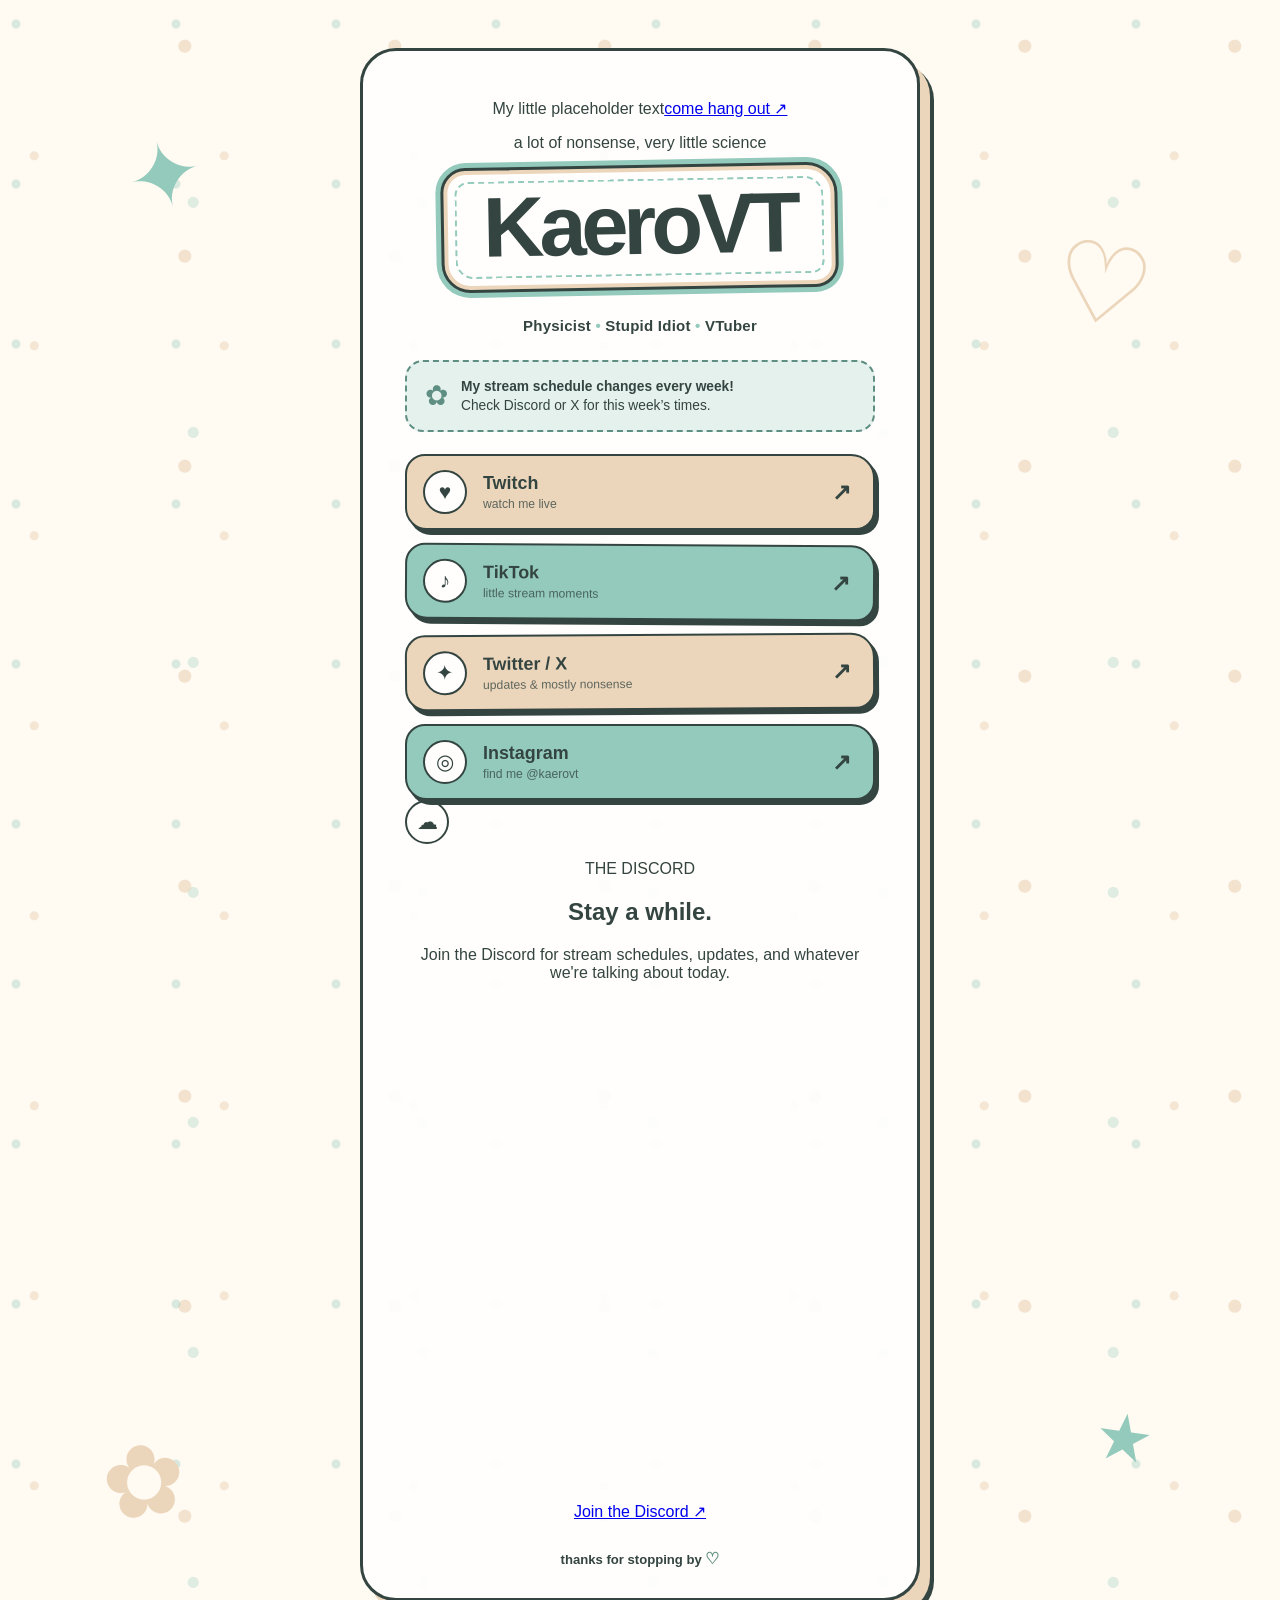
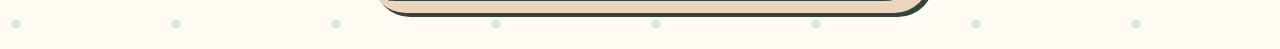
==== commit 00ba1e05: "Update index.html" ====
--- a/index.html
+++ b/index.html
@@ -14,14 +14,14 @@
     <span class="doodle doodle-heart" aria-hidden="true">♡</span>
 
     <main class="link-card">
-      <div class="topline"><span>KAERO'S LITTLE CORNER</span><a href="#discord-title">come hang out ↗</a></div>
+      <div class="topline"><span>My little placeholder text</span><a href="#discord-title">come hang out ↗</a></div>
 
       <header>
-        <p class="eyebrow">a little science. a lot of nonsense.</p>
+        <p class="eyebrow">a lot of nonsense, very little science</p>
         <div class="name-frame">
           <h1>KaeroVT</h1>
         </div>
-        <p class="bio">Physicist <span>•</span> Stupid Idiot <span>•</span> EN VTuber</p>
+        <p class="bio">Physicist <span>•</span> Stupid Idiot <span>•</span> VTuber</p>
       </header>
 
       <section class="schedule" aria-label="Stream schedule">
@@ -56,7 +56,7 @@
         <div class="discord-heading">
           <span class="link-icon" aria-hidden="true">☁</span>
           <div>
-            <p class="eyebrow">THE GROUP CHAT</p>
+            <p class="eyebrow">THE DISCORD</p>
             <h2 id="discord-title">Stay a while.</h2>
             <p>Join the Discord for stream schedules, updates, and whatever we're talking about today.</p>
           </div>
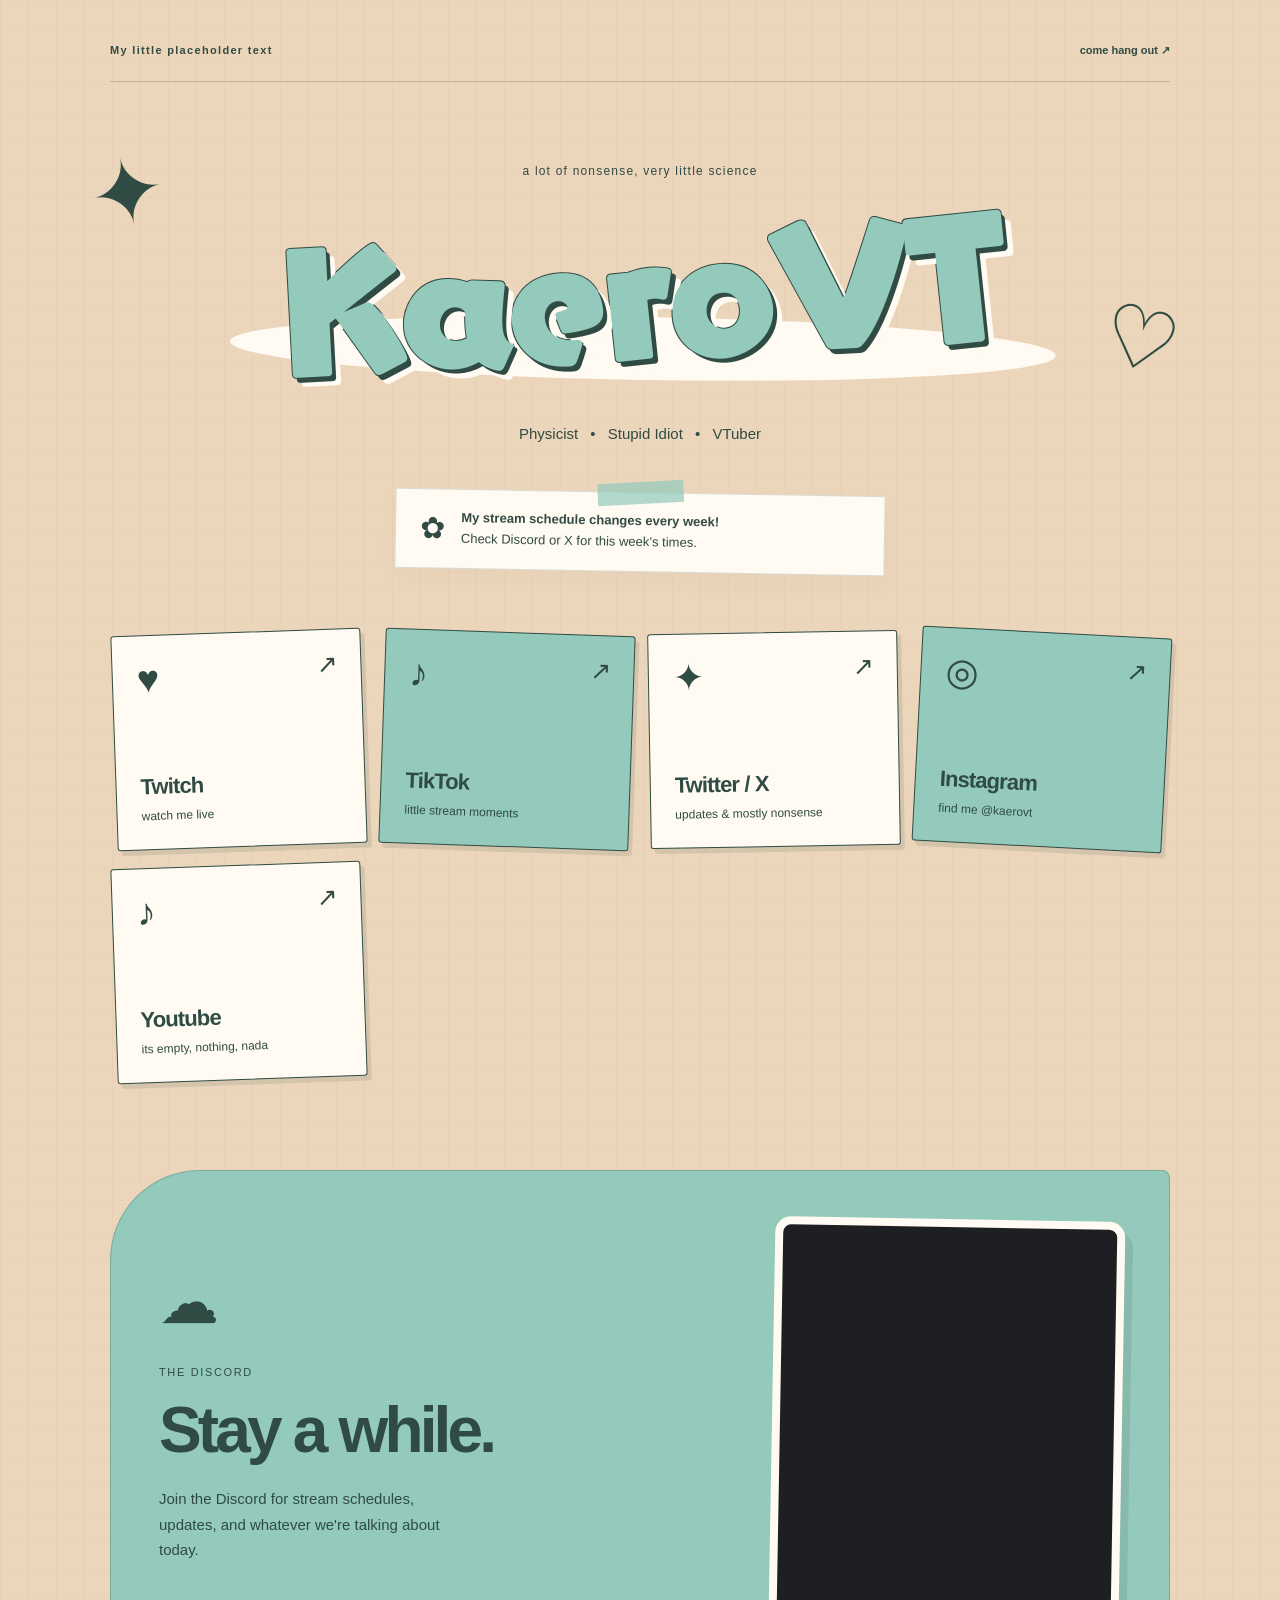
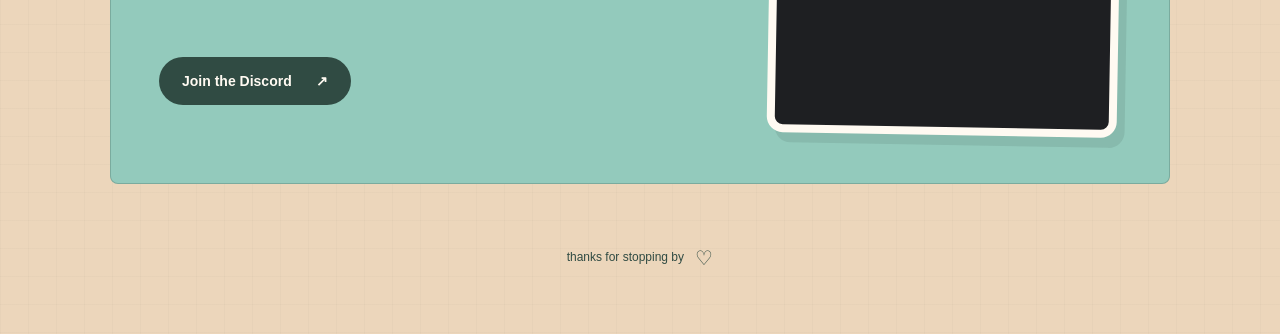
==== commit a55b828f: "Update index.html" ====
--- a/index.html
+++ b/index.html
@@ -50,6 +50,11 @@
           <span><strong>Instagram</strong><small>find me @kaerovt</small></span>
           <span class="arrow" aria-hidden="true">↗</span>
         </a>
+        <a class="link youtube" href="https://www.youtube.com/@KaeroVT" target="_blank" rel="noopener noreferrer">
+          <span class="link-icon" aria-hidden="true">♪</span>
+          <span><strong>Youtube</strong><small>its empty, nothing, nada</small></span>
+          <span class="arrow" aria-hidden="true">↗</span>
+        </a>
       </nav>
 
       <section class="discord-panel" aria-labelledby="discord-title">
--- a/assets/style.css
+++ b/assets/style.css
@@ -1,235 +1,13 @@
-/*
-  Place your licensed font at assets/fot-yuruka-std.ttf.
-  The .tff source is also listed below in case that is the file's real extension.
-*/
-@font-face {
-  font-family: "Yuruka Web";
-  src:
-    url("fot-yuruka-std.ttf") format("truetype"),
-    url("fot-yuruka-std.tff") format("truetype");
-  font-display: swap;
-}
-
-:root {
-  --cream: #ecd6bb;
-  --mint: #93cabc;
-  --paper: #fffaf2;
-  --ink: #344541;
-  --white: #fffefd;
-  --shadow: #5f8e82;
-}
-
-* { box-sizing: border-box; }
-
-html { min-height: 100%; }
-
-body {
-  min-height: 100vh;
-  margin: 0;
-  color: var(--ink);
-  background-color: var(--paper);
-  background-image:
-    radial-gradient(circle at 10% 15%, rgb(147 202 188 / 36%) 0 4px, transparent 5px),
-    radial-gradient(circle at 88% 22%, rgb(236 214 187 / 65%) 0 6px, transparent 7px),
-    radial-gradient(circle at 18% 82%, rgb(236 214 187 / 55%) 0 4px, transparent 5px),
-    radial-gradient(circle at 84% 88%, rgb(147 202 188 / 30%) 0 5px, transparent 6px);
-  background-size: 160px 160px, 210px 210px, 190px 190px, 230px 230px;
-  font-family: "Trebuchet MS", "Arial Rounded MT Bold", sans-serif;
-}
-
-.page-shell {
-  position: relative;
-  display: grid;
-  min-height: 100vh;
-  place-items: center;
-  overflow: hidden;
-  padding: 48px 20px;
-}
-
-.link-card {
-  position: relative;
-  z-index: 1;
-  width: min(100%, 560px);
-  padding: 48px 42px 30px;
-  border: 3px solid var(--ink);
-  border-radius: 36px;
-  background: rgb(255 254 253 / 94%);
-  box-shadow: 10px 12px 0 var(--cream), 14px 16px 0 var(--ink);
-  text-align: center;
-}
-
-.avatar {
-  display: grid;
-  width: 88px;
-  height: 88px;
-  margin: -4px auto 24px;
-  place-items: center;
-  border: 3px solid var(--ink);
-  border-radius: 50% 45% 48% 44%;
-  background: var(--mint);
-  box-shadow: 5px 5px 0 var(--cream);
-  transform: rotate(-4deg);
-}
-
-.avatar span {
-  font: 700 46px/1 "Yuruka Web", "FOT-Yuruka Std", "Arial Rounded MT Bold", sans-serif;
-  transform: rotate(4deg);
-}
-
-.name-frame {
-  display: inline-block;
-  padding: 7px;
-  border: 4px solid var(--cream);
-  border-radius: 22px 28px 20px 26px;
-  background: var(--white);
-  box-shadow: 0 0 0 3px var(--ink), 0 0 0 8px var(--mint);
-  transform: rotate(-1deg);
-}
-
-h1 {
-  margin: 0;
-  padding: 4px 26px 8px;
-  border: 2px dashed var(--mint);
-  border-radius: 14px 19px 13px 18px;
-  font-family: "Yuruka Web", "FOT-Yuruka Std", "Arial Rounded MT Bold", "Trebuchet MS", sans-serif;
-  font-size: clamp(3rem, 13vw, 5.3rem);
-  font-weight: 700;
-  line-height: .95;
-  letter-spacing: -.06em;
-}
-
-.bio {
-  margin: 30px 0 26px;
-  font-size: .94rem;
-  font-weight: 700;
-  letter-spacing: .015em;
-}
-
-.bio span { color: var(--mint); }
-
-.schedule {
-  display: flex;
-  align-items: center;
-  gap: 13px;
-  margin: 0 0 22px;
-  padding: 15px 18px;
-  border: 2px dashed var(--shadow);
-  border-radius: 18px;
-  background: rgb(147 202 188 / 24%);
-  text-align: left;
-}
-
-.schedule-icon {
-  flex: 0 0 auto;
-  color: var(--shadow);
-  font-size: 28px;
-}
-
-.schedule p {
-  margin: 0;
-  font-size: .86rem;
-  line-height: 1.4;
-}
-
-.links { display: grid; gap: 14px; }
-
-.link {
-  display: grid;
-  grid-template-columns: 48px 1fr 32px;
-  align-items: center;
-  gap: 12px;
-  min-height: 76px;
-  padding: 11px 16px;
-  border: 2px solid var(--ink);
-  border-radius: 20px 24px 19px 22px;
-  color: var(--ink);
-  text-align: left;
-  text-decoration: none;
-  box-shadow: 4px 5px 0 var(--ink);
-  transition: transform 150ms ease, box-shadow 150ms ease;
-}
-
-.link:nth-child(odd) { background: var(--cream); }
-.link:nth-child(even) { background: var(--mint); }
-.link:nth-child(2) { transform: rotate(.35deg); }
-.link:nth-child(3) { transform: rotate(-.35deg); }
-
-.link:hover,
-.link:focus-visible {
-  outline: none;
-  transform: translate(-2px, -3px) rotate(0);
-  box-shadow: 7px 8px 0 var(--ink);
-}
-
-.link:active {
-  transform: translate(3px, 4px);
-  box-shadow: 1px 1px 0 var(--ink);
-}
-
-.link-icon {
-  display: grid;
-  width: 44px;
-  height: 44px;
-  place-items: center;
-  border: 2px solid var(--ink);
-  border-radius: 50%;
-  background: var(--white);
-  font-size: 21px;
-}
-
-.link strong,
-.link small { display: block; }
-
-.link strong {
-  font-size: 1.12rem;
-  line-height: 1.2;
-}
-
-.link small {
-  margin-top: 2px;
-  font-size: .76rem;
-  opacity: .77;
-}
-
-.arrow {
-  font-size: 23px;
-  font-weight: 700;
-  text-align: center;
-}
-
-footer p {
-  margin: 28px 0 0;
-  font-size: .82rem;
-  font-weight: 700;
-}
-
-footer span { color: var(--shadow); font-size: 1.2em; }
-
-.doodle {
-  position: absolute;
-  color: var(--ink);
-  font-family: Georgia, serif;
-  line-height: 1;
-  user-select: none;
-}
-
-.doodle-star { top: 8%; left: 10%; color: var(--mint); font-size: clamp(45px, 8vw, 90px); transform: rotate(-14deg); }
-.doodle-heart { top: 14%; right: 10%; color: var(--cream); font-size: clamp(55px, 10vw, 110px); transform: rotate(11deg); }
-.doodle-flower { bottom: 7%; left: 8%; color: var(--cream); font-size: clamp(50px, 9vw, 100px); transform: rotate(-9deg); }
-.doodle-sparkle { right: 9%; bottom: 9%; color: var(--mint); font-size: clamp(65px, 12vw, 130px); transform: rotate(8deg); }
-
-@media (max-width: 600px) {
-  .page-shell { padding: 24px 14px 34px; }
-  .link-card { padding: 36px 20px 25px; border-radius: 28px; box-shadow: 7px 8px 0 var(--cream), 10px 11px 0 var(--ink); }
-  .avatar { width: 72px; height: 72px; margin-bottom: 20px; }
-  .avatar span { font-size: 38px; }
-  h1 { padding-inline: 18px; }
-  .bio { font-size: .83rem; }
-  .link { grid-template-columns: 44px 1fr 26px; padding-inline: 12px; }
-  .link-icon { width: 40px; height: 40px; }
-  .doodle { opacity: .45; }
-}
-
-@media (prefers-reduced-motion: reduce) {
-  .link { transition: none; }
-}
+@font-face{font-family:"Yuruka Web";src:url("fot-yuruka-std.ttf") format("truetype"),url("fot-yuruka-std.tff") format("truetype");font-display:swap}
+:root{--cream:#ecd6bb;--mint:#93cabc;--paper:#fffaf2;--ink:#304b43}
+*{box-sizing:border-box}html{scroll-behavior:smooth}body{margin:0;background:var(--cream);color:var(--ink);font-family:"Trebuchet MS",sans-serif;background-image:linear-gradient(#304b4307 1px,transparent 1px),linear-gradient(90deg,#304b4307 1px,transparent 1px);background-size:28px 28px}a{color:inherit}
+.page-shell{overflow:hidden;position:relative;padding:32px 5vw}.link-card{position:relative;max-width:1060px;margin:auto}.topline{display:flex;justify-content:space-between;gap:20px;padding:12px 0 24px;border-bottom:1px solid #304b4340;font-size:11px;font-weight:bold;letter-spacing:.12em}.topline a{text-decoration:none;letter-spacing:0}
+header{position:relative;text-align:center;padding:70px 0 26px}.eyebrow{font-size:12px;letter-spacing:.1em}.name-frame{display:inline-block;position:relative;transform:rotate(-3deg)}h1{position:relative;z-index:1;margin:16px 0;font-family:"Yuruka Web","FOT-Yuruka Std","Arial Rounded MT Bold",sans-serif;font-size:clamp(68px,14vw,156px);line-height:1.15;letter-spacing:-.055em;color:var(--mint);-webkit-text-stroke:2px var(--ink);paint-order:stroke fill;text-shadow:4px 5px 0 var(--ink),9px 10px 0 var(--paper)}.name-frame::after{content:"";position:absolute;height:30%;bottom:10%;left:-7%;right:-7%;background:var(--paper);transform:rotate(4deg);border-radius:50%}.bio{margin:24px 0;font-size:15px}.bio span{margin:0 8px}
+.schedule{width:min(100%,490px);margin:0 auto 60px;display:flex;align-items:center;gap:16px;padding:18px 24px;background:var(--paper);border:1px solid #304b432b;box-shadow:0 8px 20px #304b4308;transform:rotate(1deg);position:relative}.schedule::before{content:"";position:absolute;width:86px;height:22px;left:calc(50% - 43px);top:-11px;background:#93cabcb5;transform:rotate(-4deg)}.schedule-icon{font-size:30px}.schedule p{font-size:13px;line-height:1.6;margin:0}
+.links{display:grid;grid-template-columns:repeat(4,minmax(0,1fr));gap:18px;padding:0 4px}.link{min-height:215px;position:relative;display:flex;flex-direction:column;align-items:flex-start;justify-content:space-between;padding:24px;background:var(--paper);text-decoration:none;border:1px solid var(--ink);border-radius:3px;box-shadow:4px 5px 0 #304b4320;transform:rotate(var(--tilt,-2deg));transition:transform .25s,box-shadow .25s}.link:nth-child(2){--tilt:2deg;background:var(--mint)}.link:nth-child(3){--tilt:-1deg}.link:nth-child(4){--tilt:3deg;background:var(--mint)}.link-icon{font-family:Georgia,serif;font-size:38px;line-height:1}.link strong{display:block;font-size:22px;letter-spacing:-.04em}.link small{display:block;font-size:12px;margin-top:8px;line-height:1.4}.arrow{position:absolute;right:22px;top:20px;font-size:25px}.link:hover{transform:translateY(-9px) rotate(0);box-shadow:6px 12px 0 #304b4325}a:focus-visible{outline:3px solid var(--ink);outline-offset:5px}
+.discord-panel{margin:90px 0 30px;padding:48px;background:var(--mint);border-radius:90px 8px 8px 8px;display:grid;grid-template-columns:1fr 350px;grid-template-rows:1fr auto;column-gap:64px;border:1px solid #304b4340;position:relative}.discord-heading{align-self:center}.discord-heading>.link-icon{display:block;font-size:60px;margin-bottom:30px}.discord-heading h2{font-size:clamp(38px,5vw,64px);line-height:1;letter-spacing:-.06em;margin:16px 0 24px}.discord-heading p{line-height:1.7;max-width:300px;font-size:15px}.discord-heading .eyebrow{font-size:11px;letter-spacing:.15em}.widget-frame{grid-column:2;grid-row:1/3;border:8px solid var(--paper);border-radius:16px;background:#1e1f22;overflow:hidden;box-shadow:8px 10px 0 #304b4320;transform:rotate(1deg)}.widget-frame iframe{display:block;width:100%;height:500px;border:0}.discord-join{grid-column:1;align-self:start;justify-self:start;margin:25px 0 30px;padding:16px 23px;border-radius:40px;background:var(--ink);color:var(--paper);font-weight:bold;font-size:14px;text-decoration:none;transition:transform .2s}.discord-join span{padding-left:20px}.discord-join:hover{transform:translateY(-3px)}footer{text-align:center;padding:20px 0;font-size:12px}footer span{font-size:20px;vertical-align:middle;margin-left:8px}
+.doodle{position:absolute;pointer-events:none;font-family:Georgia,serif}.doodle-star{top:140px;left:7%;font-size:90px;transform:rotate(-12deg)}.doodle-heart{top:290px;right:8%;font-size:85px;transform:rotate(15deg)}.doodle-flower,.doodle-sparkle{display:none}
+.animated-page header,.animated-page .schedule,.animated-page .link,.animated-page .discord-panel{animation:arrive .7s cubic-bezier(.2,.8,.2,1) backwards}.animated-page header{animation-delay:.1s}.animated-page .schedule{animation-delay:.25s}.animated-page .link:nth-child(1){animation-delay:.4s}.animated-page .link:nth-child(2){animation-delay:.5s}.animated-page .link:nth-child(3){animation-delay:.6s}.animated-page .link:nth-child(4){animation-delay:.7s}.animated-page .discord-panel{animation-delay:.8s}@keyframes arrive{from{opacity:0;translate:0 30px}to{opacity:1;translate:0 0}}
+@media(max-width:850px){.links{grid-template-columns:repeat(2,minmax(0,1fr));gap:22px}.link{min-height:185px}.discord-panel{column-gap:28px;padding:35px;grid-template-columns:1fr minmax(0,320px)}.doodle-star{left:2%;font-size:55px}.doodle-heart{right:2%;font-size:55px}}
+@media(max-width:600px){.page-shell{padding:18px 24px}header{padding-top:50px}.topline{font-size:9px;letter-spacing:.05em}.eyebrow{font-size:10px}.bio{font-size:12px}.bio span{margin:0 3px}h1{-webkit-text-stroke:1px var(--ink)}.schedule{padding:20px 16px;margin-bottom:40px}.schedule p{font-size:11px}.link{padding:20px 16px;min-height:180px}.link strong{font-size:21px}.link small{font-size:11px}.discord-panel{grid-template-columns:minmax(0,1fr);grid-template-rows:auto;padding:32px 22px;margin-top:60px;border-radius:55px 5px 5px 5px}.discord-heading>.link-icon{display:none}.discord-heading p{max-width:none}.discord-join{grid-column:1;grid-row:2;margin:10px 0 30px}.widget-frame{grid-column:1;grid-row:3;width:100%;max-width:350px;justify-self:center}.doodle-star{top:100px;font-size:30px}.doodle-heart{top:250px;font-size:30px}}
+@media(prefers-reduced-motion:reduce){*,*::before,*::after{animation:none!important;transition:none!important;scroll-behavior:auto!important}}
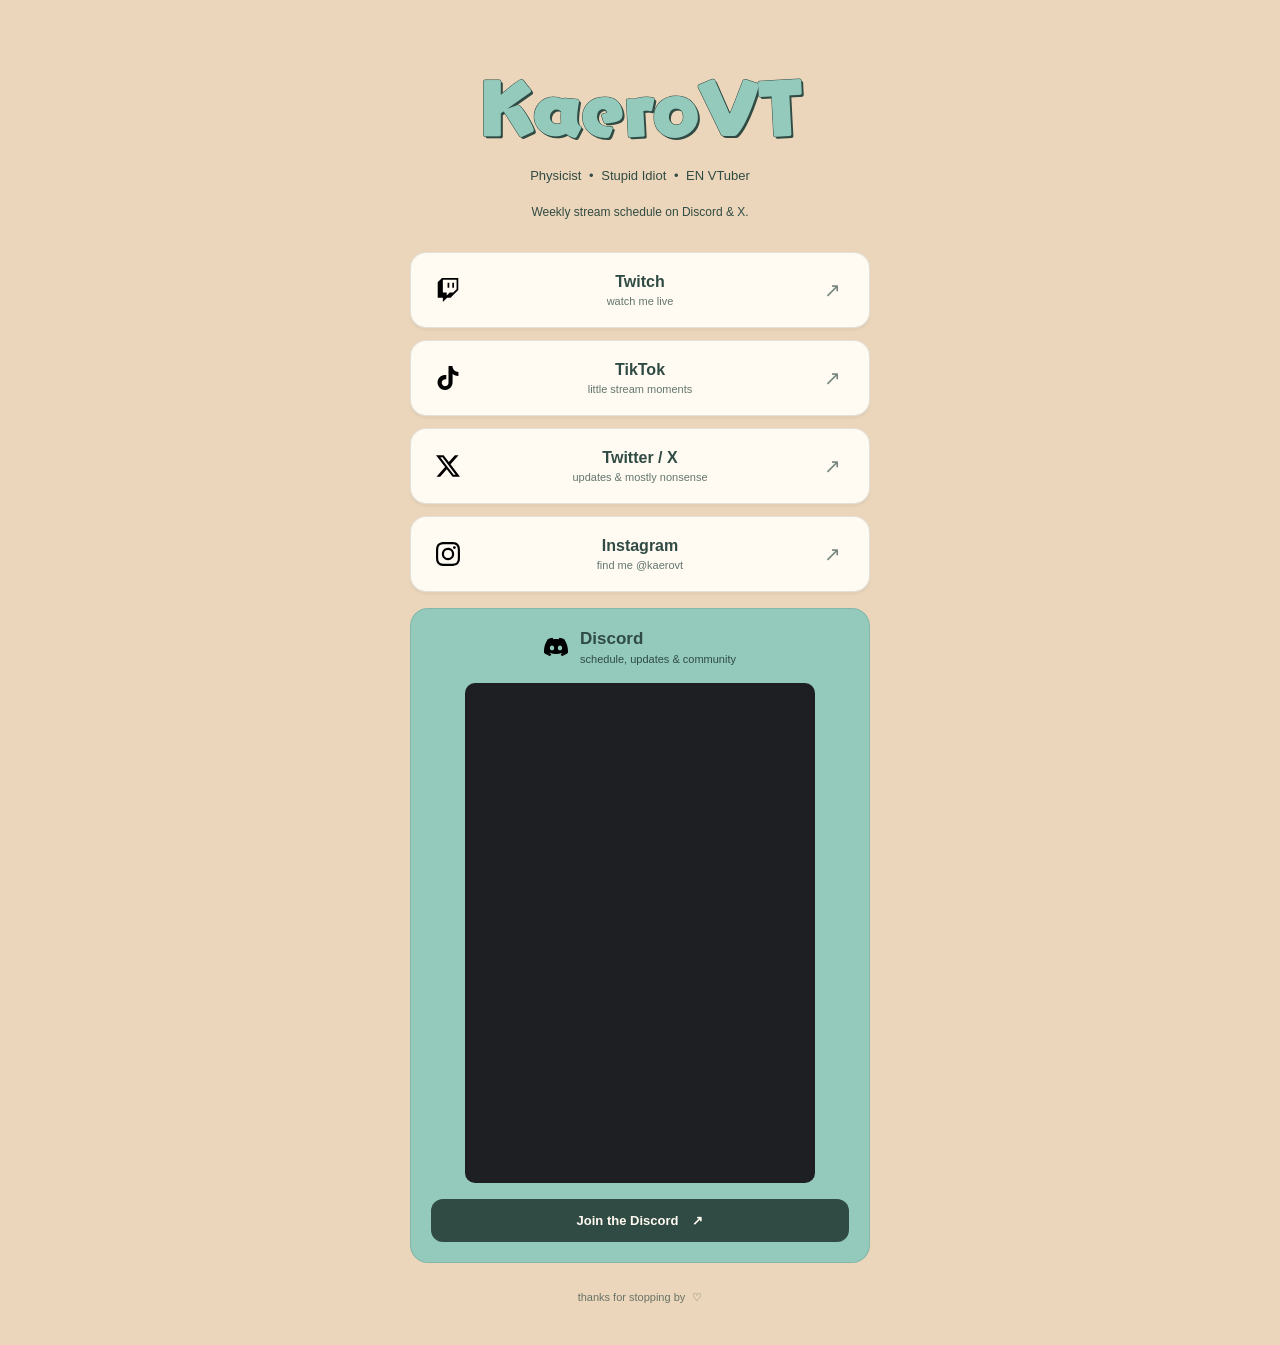
==== commit 8c3f6afd: "Add files via upload" ====
--- a/index.html
+++ b/index.html
@@ -6,64 +6,53 @@
   <meta name="theme-color" content="#93cabc">
   <meta name="description" content="KaeroVT — physicist, stupid idiot, and EN VTuber. Find streams, socials, and the latest weekly schedule.">
   <title>KaeroVT — Links</title>
-  <link rel="stylesheet" href="assets/style.css">
+  <link rel="stylesheet" href="assets/links.css">
 </head>
 <body class="animated-page">
   <div class="page-shell">
-    <span class="doodle doodle-star" aria-hidden="true">✦</span>
-    <span class="doodle doodle-heart" aria-hidden="true">♡</span>
 
     <main class="link-card">
-      <div class="topline"><span>My little placeholder text</span><a href="#discord-title">come hang out ↗</a></div>
 
       <header>
-        <p class="eyebrow">a lot of nonsense, very little science</p>
         <div class="name-frame">
           <h1>KaeroVT</h1>
         </div>
-        <p class="bio">Physicist <span>•</span> Stupid Idiot <span>•</span> VTuber</p>
+        <p class="bio">Physicist <span>•</span> Stupid Idiot <span>•</span> EN VTuber</p>
       </header>
 
       <section class="schedule" aria-label="Stream schedule">
-        <span class="schedule-icon" aria-hidden="true">✿</span>
-        <p><strong>My stream schedule changes every week!</strong><br>Check Discord or X for this week’s times.</p>
+        <p>Weekly stream schedule on Discord & X.</p>
       </section>
 
       <nav class="links" aria-label="KaeroVT social links">
         <a class="link twitch" href="https://twitch.tv/kaerovt" target="_blank" rel="noopener noreferrer">
-          <span class="link-icon" aria-hidden="true">♥</span>
+          <img class="link-icon" src="assets/icons/twitch.svg" alt="" width="24" height="24">
           <span><strong>Twitch</strong><small>watch me live</small></span>
           <span class="arrow" aria-hidden="true">↗</span>
         </a>
         <a class="link tiktok" href="https://www.tiktok.com/@kaerovt" target="_blank" rel="noopener noreferrer">
-          <span class="link-icon" aria-hidden="true">♪</span>
+          <img class="link-icon" src="assets/icons/tiktok.svg" alt="" width="24" height="24">
           <span><strong>TikTok</strong><small>little stream moments</small></span>
           <span class="arrow" aria-hidden="true">↗</span>
         </a>
         <a class="link twitter" href="https://www.x.com/kaerovt" target="_blank" rel="noopener noreferrer">
-          <span class="link-icon" aria-hidden="true">✦</span>
+          <img class="link-icon" src="assets/icons/x.svg" alt="" width="24" height="24">
           <span><strong>Twitter / X</strong><small>updates & mostly nonsense</small></span>
           <span class="arrow" aria-hidden="true">↗</span>
         </a>
         <a class="link instagram" href="https://www.instagram.com/kaerovt/" target="_blank" rel="noopener noreferrer">
-          <span class="link-icon" aria-hidden="true">◎</span>
+          <img class="link-icon" src="assets/icons/instagram.svg" alt="" width="24" height="24">
           <span><strong>Instagram</strong><small>find me @kaerovt</small></span>
-          <span class="arrow" aria-hidden="true">↗</span>
-        </a>
-        <a class="link youtube" href="https://www.youtube.com/@KaeroVT" target="_blank" rel="noopener noreferrer">
-          <span class="link-icon" aria-hidden="true">♪</span>
-          <span><strong>Youtube</strong><small>its empty, nothing, nada</small></span>
           <span class="arrow" aria-hidden="true">↗</span>
         </a>
       </nav>
 
       <section class="discord-panel" aria-labelledby="discord-title">
         <div class="discord-heading">
-          <span class="link-icon" aria-hidden="true">☁</span>
+          <img class="link-icon" src="assets/icons/discord.svg" alt="" width="24" height="24">
           <div>
-            <p class="eyebrow">THE DISCORD</p>
-            <h2 id="discord-title">Stay a while.</h2>
-            <p>Join the Discord for stream schedules, updates, and whatever we're talking about today.</p>
+            <h2 id="discord-title">Discord</h2>
+            <p>schedule, updates & community</p>
           </div>
         </div>
         <div class="widget-frame">
@@ -86,8 +75,6 @@
       </footer>
     </main>
 
-    <span class="doodle doodle-flower" aria-hidden="true">✿</span>
-    <span class="doodle doodle-sparkle" aria-hidden="true">⋆</span>
   </div>
 </body>
 </html>
--- a/assets/links.css
+++ b/assets/links.css
@@ -0,0 +1,45 @@
+@font-face {
+  font-family: "Yuruka Web";
+  src: url("fot-yuruka-std.ttf") format("truetype"), url("fot-yuruka-std.tff") format("truetype");
+  font-display: swap;
+}
+:root { --cream: #ecd6bb; --mint: #93cabc; --ink: #304b43; --paper: #fffaf2; }
+* { box-sizing: border-box; }
+body { margin: 0; min-height: 100vh; background: var(--cream); color: var(--ink); font-family: "Trebuchet MS", sans-serif; }
+a { color: inherit; }
+.page-shell { padding: 64px 22px 30px; }
+.link-card { width: min(100%, 460px); margin: auto; }
+header { text-align: center; margin-bottom: 16px; }
+h1 { margin: 0; font-family: "Yuruka Web", "FOT-Yuruka Std", "Arial Rounded MT Bold", sans-serif; font-size: clamp(48px, 13vw, 68px); line-height: 1.3; letter-spacing: -.045em; color: var(--mint); -webkit-text-stroke: 1px var(--ink); paint-order: stroke fill; text-shadow: 2px 2px 0 var(--ink); }
+.bio { margin: 14px 0 0; font-size: 13px; line-height: 1.6; }
+.bio span { margin: 0 4px; }
+.schedule { text-align: center; margin: 0 0 30px; }
+.schedule p { margin: 0; font-size: 12px; line-height: 1.6; }
+.links { display: grid; gap: 12px; }
+.link { display: grid; grid-template-columns: 30px 1fr 30px; align-items: center; gap: 12px; min-height: 76px; padding: 15px 22px; border: 1px solid #304b4326; border-radius: 16px; background: var(--paper); text-align: center; text-decoration: none; box-shadow: 0 3px 0 #304b430c; transition: transform .2s, background .2s, box-shadow .2s; }
+.link-icon { display: block; width: 24px; height: 24px; object-fit: contain; justify-self: center; flex-shrink: 0; }
+.link strong { display: block; font-size: 16px; }
+.link small { display: block; margin-top: 4px; font-size: 11px; opacity: .75; }
+.arrow { font-size: 20px; opacity: .65; }
+.link:hover { transform: translateY(-3px); background: #f6fffb; box-shadow: 0 7px 14px #304b4310; }
+a:focus-visible { outline: 3px solid var(--ink); outline-offset: 4px; }
+.discord-panel { margin-top: 16px; padding: 20px; background: var(--mint); border: 1px solid #304b4326; border-radius: 18px; }
+.discord-heading { display: flex; align-items: center; justify-content: center; gap: 12px; margin-bottom: 18px; }
+.discord-heading h2 { margin: 0; font-size: 17px; }
+.discord-heading p { margin: 4px 0 0; font-size: 11px; }
+.widget-frame { width: 100%; max-width: 350px; margin: auto; overflow: hidden; border-radius: 10px; background: #1e1f22; }
+.widget-frame iframe { display: block; width: 100%; height: 500px; border: 0; }
+.discord-join { display: flex; align-items: center; justify-content: center; gap: 14px; padding: 14px; margin-top: 16px; background: var(--ink); color: var(--paper); border-radius: 12px; text-decoration: none; font-size: 13px; font-weight: bold; transition: opacity .2s; }
+.discord-join:hover { opacity: .85; }
+footer { text-align: center; margin-top: 28px; font-size: 11px; opacity: .7; }
+footer span { margin-left: 4px; }
+.animated-page header, .animated-page .schedule, .animated-page .link, .animated-page .discord-panel { animation: appear .5s ease-out backwards; }
+.animated-page .schedule { animation-delay: .08s; }
+.animated-page .link:nth-child(1) { animation-delay: .15s; }
+.animated-page .link:nth-child(2) { animation-delay: .22s; }
+.animated-page .link:nth-child(3) { animation-delay: .29s; }
+.animated-page .link:nth-child(4) { animation-delay: .36s; }
+.animated-page .discord-panel { animation-delay: .43s; }
+@keyframes appear { from { opacity: 0; translate: 0 12px; } to { opacity: 1; translate: 0 0; } }
+@media (max-width: 480px) { .page-shell { padding: 40px 18px 24px; } .link { padding-inline: 16px; } .discord-panel { padding: 16px; } }
+@media (prefers-reduced-motion: reduce) { *, *::before, *::after { animation: none !important; transition: none !important; } }
